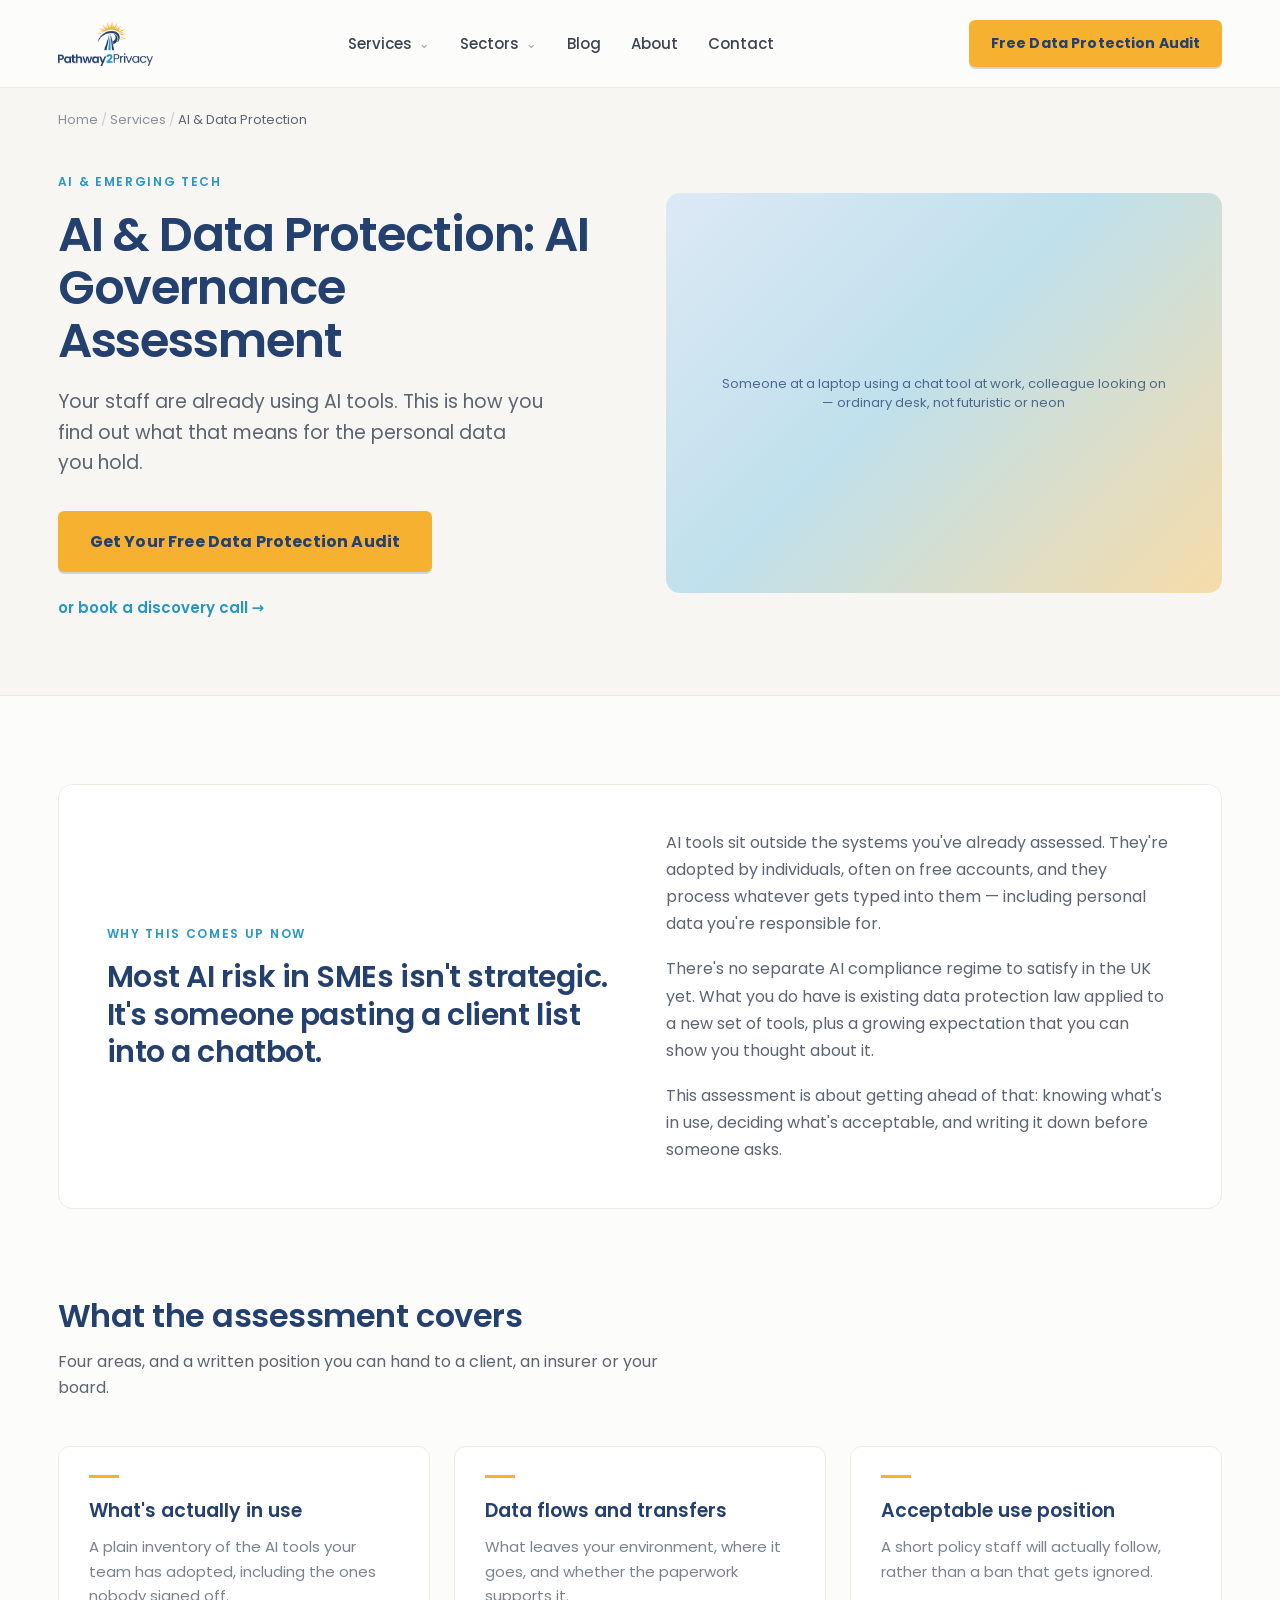
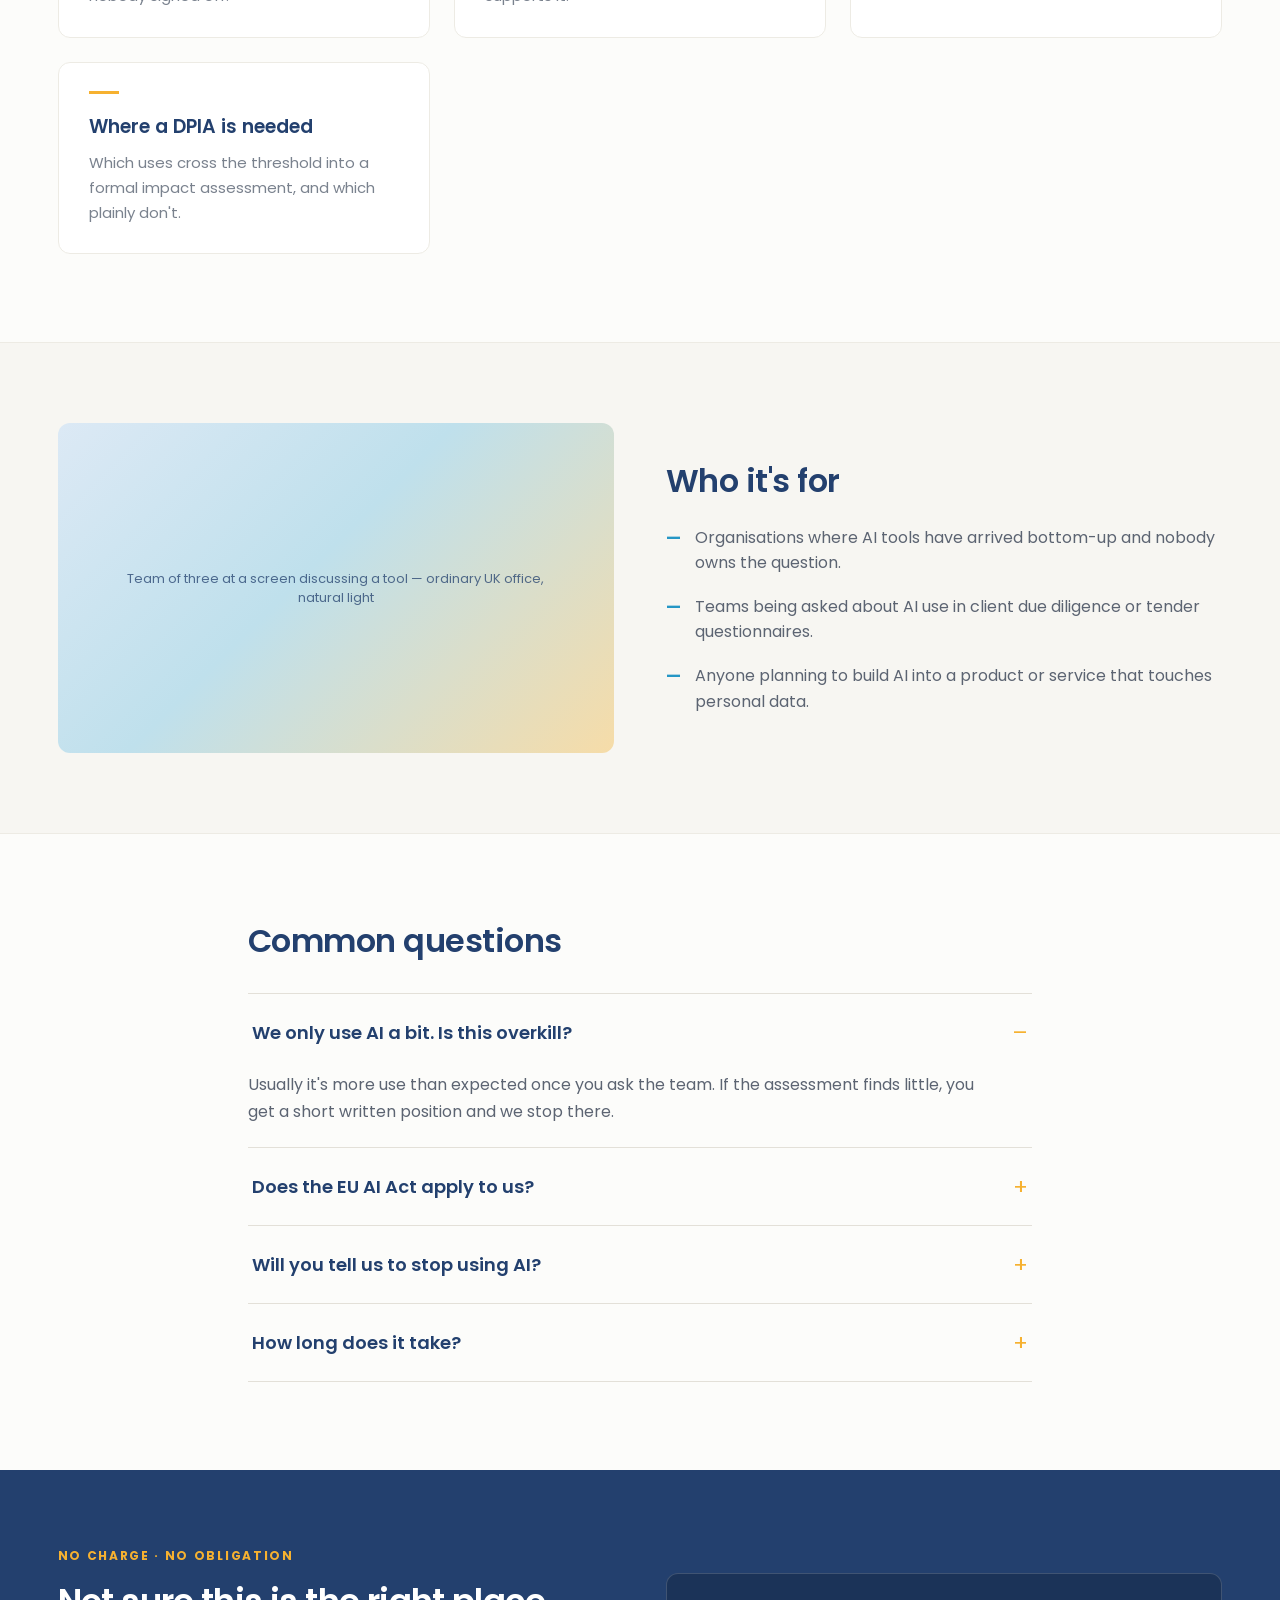
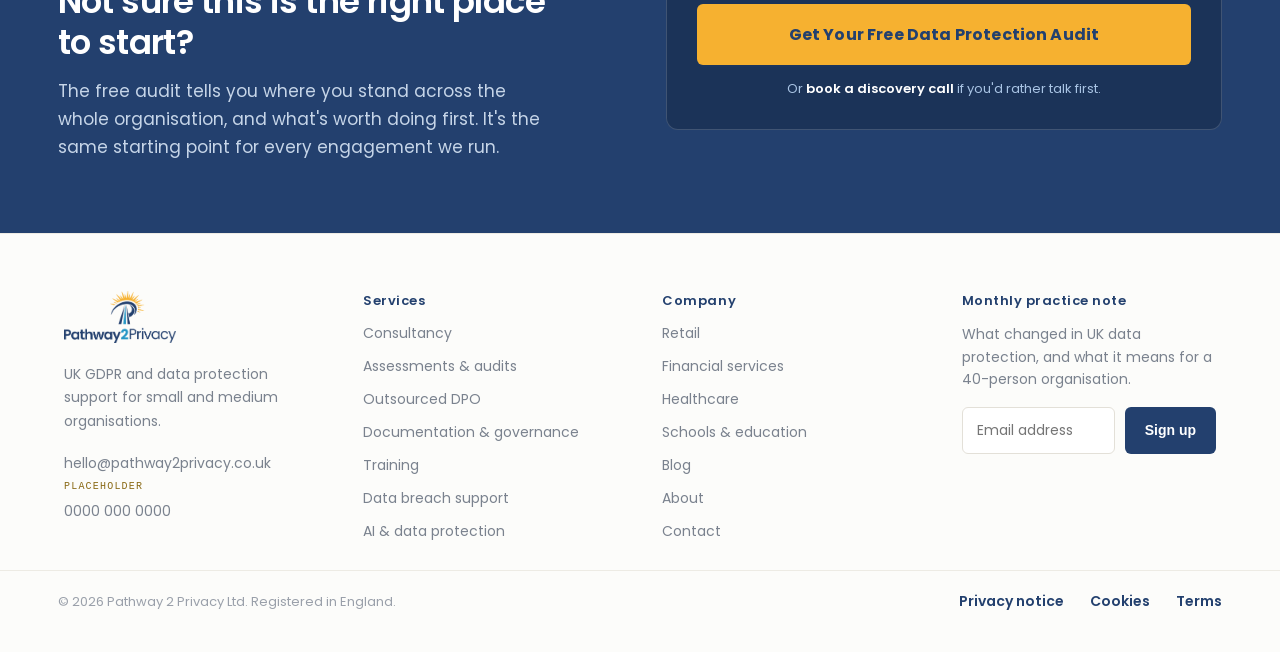
==== ai-data-protection.html @ 65b07437 "Build out Phase 2 site: refined homepage, 4 service pages, blog Converts Claude Design's Phase 2 out" ====
<!DOCTYPE html>
<html lang="en">
<head>
<meta charset="utf-8">
<meta name="viewport" content="width=device-width, initial-scale=1">
<title>AI & Data Protection: AI Governance Assessment — Pathway 2 Privacy</title>
<link rel="preconnect" href="https://fonts.googleapis.com">
<link rel="preconnect" href="https://fonts.gstatic.com" crossorigin>
<link href="https://fonts.googleapis.com/css2?family=Poppins:wght@300;400;500;600;700&display=swap" rel="stylesheet">
<link rel="stylesheet" href="assets/styles.css">
</head>
<body>
<div class="nav-wrap" style="position:sticky;top:0;z-index:40">
  <header class="site-header" id="siteHeader">
    <a href="index.html"><img src="assets/p2p-logo.png" alt="Pathway 2 Privacy" style="height:44px;width:auto;display:block"></a>
    <nav class="site-nav">
      <span class="nav-trigger" tabindex="0" role="button" aria-haspopup="true" aria-expanded="false" aria-controls="mega-services">Services <span class="caret">&#8964;</span></span>
      <span class="nav-trigger" tabindex="0" role="button" aria-haspopup="true" aria-expanded="false" aria-controls="mega-sectors">Sectors <span class="caret">&#8964;</span></span>
      <a href="blog.html" class="link-navy-hover">Blog</a>
      <a href="about.html" class="link-navy-hover">About</a>
      <a href="contact.html" class="link-navy-hover">Contact</a>
    </nav>
    <a href="free-data-protection-audit.html" class="cta-gold cta-md">Free Data Protection Audit</a>
  </header>

  <div class="mega-panel" id="mega-services">
    <div class="mega-inner">
      <div class="mega-col">
        <span class="cat-label">Consultancy</span>
        <a href="data-protection-consultancy.html" class="link-navy-hover">Data Protection Consultancy</a>
        <a href="gdpr-consultancy.html" class="link-navy-hover">GDPR Consultancy &amp; Compliance</a>
      </div>
      <div class="mega-col">
        <span class="cat-label">Assessments &amp; Audits</span>
        <a href="data-protection-audits.html" class="link-navy-hover">Data Protection Audits &amp; Gap Analysis</a>
        <a href="data-protection-risk-assessments.html" class="link-navy-hover">Data Protection Risk Assessments</a>
        <a href="dpia-consultancy.html" class="link-navy-hover">DPIA Consultancy</a>
        <a href="data-mapping.html" class="link-navy-hover">Data Mapping &amp; Data Flow Mapping</a>
      </div>
      <div class="mega-col">
        <span class="cat-label">Outsourced DPO &amp; Ongoing Support</span>
        <a href="dpo-services.html" class="link-navy-hover">Outsourced DPO Services</a>
        <a href="data-privacy-services.html" class="link-navy-hover">Data Protection &amp; Privacy Services</a>
      </div>
      <div class="mega-col">
        <span class="cat-label">Documentation &amp; Governance</span>
        <a href="privacy-policies-documentation.html" class="link-navy-hover">Privacy Policy &amp; Documentation</a>
        <a href="data-governance-frameworks.html" class="link-navy-hover">Data Governance Frameworks</a>
        <a href="data-protection-by-design.html" class="link-navy-hover">Data Protection by Design</a>
      </div>
      <div class="mega-col">
        <span class="cat-label">Training</span>
        <a href="data-protection-training.html" class="link-navy-hover">Data Protection Training</a>
      </div>
      <div class="mega-col">
        <span class="cat-label">Incident Response</span>
        <a href="data-breach-support.html" class="link-navy-hover">Data Breach Support</a>
      </div>
      <div class="mega-col">
        <span class="cat-label">AI &amp; Emerging Tech</span>
        <a href="ai-data-protection.html" class="link-navy-hover">AI &amp; Data Protection / AI Governance Assessment</a>
      </div>
      <div class="mega-cta-card">
        <span class="cap">Not sure which you need?</span>
        <p>Start with the free audit. We'll tell you where you stand and what's worth doing first.</p>
        <a href="free-data-protection-audit.html" class="cta-gold cta-sm">Get Your Free Audit</a>
      </div>
    </div>
  </div>

  <div class="sectors-panel" id="mega-sectors">
    <div class="sectors-inner">
      <a href="sectors/retail-data-protection.html" class="sector-pick sector-tile-hover">
        <span class="name">Retail</span>
        <span class="desc">Loyalty data, e-commerce, marketing consent</span>
      </a>
      <a href="sectors/financial-services-data-protection.html" class="sector-pick sector-tile-hover">
        <span class="name">Financial Services</span>
        <span class="desc">FCA expectations, client files, third parties</span>
      </a>
      <a href="sectors/healthcare-data-protection.html" class="sector-pick sector-tile-hover">
        <span class="name">Healthcare</span>
        <span class="desc">Special category data, sharing, DSPT</span>
      </a>
      <a href="sectors/gdpr-schools.html" class="sector-pick sector-tile-hover">
        <span class="name">Schools &amp; Education</span>
        <span class="desc">Pupil records, safeguarding, parental SARs</span>
      </a>
    </div>
  </div>
</div>

  <section style="background:var(--band);border-bottom:1px solid var(--hairline)">
    <div style="max-width:1280px;margin:0 auto;padding:22px clamp(20px,4.5vw,64px) 76px">
      <div class="breadcrumb" style="margin-bottom:38px">
        <a href="index.html">Home</a> <span class="sep">/</span> <a href="index.html#free-audit">Services</a> <span class="sep">/</span> <span class="current">AI &amp; Data Protection</span>
      </div>
      <div class="two-col">
        <div style="min-width:0;animation:p2pRise .7s cubic-bezier(.2,.7,.3,1) both">
          <span style="font-size:12px;font-weight:600;letter-spacing:0.14em;text-transform:uppercase;color:var(--teal)">AI &amp; Emerging Tech</span>
          <h1 style="font-size:clamp(32px,3.8vw,48px);line-height:1.1;font-weight:600;letter-spacing:-0.022em;color:var(--navy);margin:16px 0 20px;text-wrap:pretty">AI &amp; Data Protection: AI Governance Assessment</h1>
          <p style="font-size:19px;line-height:1.6;color:var(--ink-lede);margin:0 0 32px;max-width:520px;text-wrap:pretty">Your staff are already using AI tools. This is how you find out what that means for the personal data you hold.</p>
          <div style="display:flex;align-items:center;gap:24px;flex-wrap:wrap">
            <a href="free-data-protection-audit.html" class="cta-gold cta-lg">Get Your Free Data Protection Audit</a>
            <a href="contact.html" class="link-secondary">or book a discovery call &rarr;</a>
          </div>
        </div>
        <div class="img-slot" style="height:400px;border-radius:14px">
          <span class="cap">Someone at a laptop using a chat tool at work, colleague looking on &mdash; ordinary desk, not futuristic or neon</span>
        </div>
      </div>
    </div>
  </section>

  <section style="max-width:1280px;margin:0 auto;padding:88px clamp(20px,4.5vw,64px) 0" data-reveal>
    <div class="two-col" style="background:#fff;border:1px solid var(--hairline);border-radius:14px;padding:44px 48px">
      <div>
        <span style="font-size:12px;font-weight:600;letter-spacing:0.14em;text-transform:uppercase;color:var(--teal)">Why this comes up now</span>
        <h2 style="font-size:clamp(24px,2.4vw,30px);line-height:1.25;font-weight:600;color:var(--navy);margin:14px 0 0;letter-spacing:-0.015em">Most AI risk in SMEs isn't strategic. It's someone pasting a client list into a chatbot.</h2>
      </div>
      <div style="display:flex;flex-direction:column;gap:18px">
        <p style="font-size:16px;line-height:1.7;color:var(--ink-lede);margin:0">AI tools sit outside the systems you've already assessed. They're adopted by individuals, often on free accounts, and they process whatever gets typed into them &mdash; including personal data you're responsible for.</p>
        <p style="font-size:16px;line-height:1.7;color:var(--ink-lede);margin:0">There's no separate AI compliance regime to satisfy in the UK yet. What you do have is existing data protection law applied to a new set of tools, plus a growing expectation that you can show you thought about it.</p>
        <p style="font-size:16px;line-height:1.7;color:var(--ink-lede);margin:0">This assessment is about getting ahead of that: knowing what's in use, deciding what's acceptable, and writing it down before someone asks.</p>
      </div>
    </div>
  </section>

  <section style="max-width:1280px;margin:0 auto;padding:88px clamp(20px,4.5vw,64px)" data-reveal>
    <h2 style="font-size:clamp(25px,2.6vw,32px);line-height:1.2;font-weight:600;color:var(--navy);margin:0 0 14px;letter-spacing:-0.015em">What the assessment covers</h2>
    <p style="font-size:16px;line-height:1.65;color:var(--ink-lede);margin:0 0 44px;max-width:600px">Four areas, and a written position you can hand to a client, an insurer or your board.</p>
    <div style="display:grid;min-width:0;grid-template-columns:repeat(auto-fit,minmax(min(300px,100%),1fr));gap:24px">
      <div class="p2p-card">
        <span style="width:30px;height:3px;background:var(--gold);display:block;margin-bottom:18px"></span>
        <h3 style="font-size:19px;font-weight:600;color:var(--navy);margin:0 0 10px">What's actually in use</h3>
        <p style="font-size:15px;line-height:1.65;color:var(--ink-support);margin:0">A plain inventory of the AI tools your team has adopted, including the ones nobody signed off.</p>
      </div>
      <div class="p2p-card">
        <span style="width:30px;height:3px;background:var(--gold);display:block;margin-bottom:18px"></span>
        <h3 style="font-size:19px;font-weight:600;color:var(--navy);margin:0 0 10px">Data flows and transfers</h3>
        <p style="font-size:15px;line-height:1.65;color:var(--ink-support);margin:0">What leaves your environment, where it goes, and whether the paperwork supports it.</p>
      </div>
      <div class="p2p-card">
        <span style="width:30px;height:3px;background:var(--gold);display:block;margin-bottom:18px"></span>
        <h3 style="font-size:19px;font-weight:600;color:var(--navy);margin:0 0 10px">Acceptable use position</h3>
        <p style="font-size:15px;line-height:1.65;color:var(--ink-support);margin:0">A short policy staff will actually follow, rather than a ban that gets ignored.</p>
      </div>
      <div class="p2p-card">
        <span style="width:30px;height:3px;background:var(--gold);display:block;margin-bottom:18px"></span>
        <h3 style="font-size:19px;font-weight:600;color:var(--navy);margin:0 0 10px">Where a DPIA is needed</h3>
        <p style="font-size:15px;line-height:1.65;color:var(--ink-support);margin:0">Which uses cross the threshold into a formal impact assessment, and which plainly don't.</p>
      </div>
    </div>
  </section>

  <section style="background:var(--band);border-top:1px solid var(--hairline);border-bottom:1px solid var(--hairline)" data-reveal>
    <div class="two-col" style="max-width:1280px;margin:0 auto;padding:80px clamp(20px,4.5vw,64px)">
      <div class="img-slot" style="height:330px;border-radius:12px">
        <span class="cap">Team of three at a screen discussing a tool &mdash; ordinary UK office, natural light</span>
      </div>
      <div>
        <h2 style="font-size:clamp(25px,2.6vw,32px);line-height:1.2;font-weight:600;color:var(--navy);margin:0 0 24px;letter-spacing:-0.015em">Who it's for</h2>
        <div style="display:flex;flex-direction:column;gap:18px">
          <div style="display:flex;gap:14px"><span style="color:var(--teal);font-weight:700">&mdash;</span><span style="font-size:16px;line-height:1.6;color:var(--ink-lede)">Organisations where AI tools have arrived bottom-up and nobody owns the question.</span></div>
          <div style="display:flex;gap:14px"><span style="color:var(--teal);font-weight:700">&mdash;</span><span style="font-size:16px;line-height:1.6;color:var(--ink-lede)">Teams being asked about AI use in client due diligence or tender questionnaires.</span></div>
          <div style="display:flex;gap:14px"><span style="color:var(--teal);font-weight:700">&mdash;</span><span style="font-size:16px;line-height:1.6;color:var(--ink-lede)">Anyone planning to build AI into a product or service that touches personal data.</span></div>
        </div>
      </div>
    </div>
  </section>

  <section style="max-width:900px;margin:0 auto;padding:88px clamp(20px,4.5vw,64px)" data-reveal>
    <h2 style="font-size:clamp(25px,2.6vw,32px);line-height:1.2;font-weight:600;color:var(--navy);margin:0 0 32px;letter-spacing:-0.015em">Common questions</h2>
    <div class="row-list">
      <div class="row open">
        <button type="button" class="faq-q" aria-expanded="true">
          <span class="label">We only use AI a bit. Is this overkill?</span>
          <span class="sign">–</span>
        </button>
        <div class="faq-a"><p>Usually it's more use than expected once you ask the team. If the assessment finds little, you get a short written position and we stop there.</p></div>
      </div>
      <div class="row">
        <button type="button" class="faq-q" aria-expanded="false">
          <span class="label">Does the EU AI Act apply to us?</span>
          <span class="sign">+</span>
        </button>
        <div class="faq-a"><p>Only if you place systems on the EU market or your output reaches EU users. We'll tell you whether it's in scope rather than assuming. <span class="ph-tag">legal review</span></p></div>
      </div>
      <div class="row">
        <button type="button" class="faq-q" aria-expanded="false">
          <span class="label">Will you tell us to stop using AI?</span>
          <span class="sign">+</span>
        </button>
        <div class="faq-a"><p>No. The aim is a position you can defend, not a blanket prohibition. Bans move the usage somewhere you can't see it.</p></div>
      </div>
      <div class="row">
        <button type="button" class="faq-q" aria-expanded="false">
          <span class="label">How long does it take?</span>
          <span class="sign">+</span>
        </button>
        <div class="faq-a"><p>Two to three weeks for most SMEs, including the staff conversations that surface what's really in use.</p></div>
      </div>
    </div>
  </section>

  <section style="background:var(--navy);color:#fff" data-reveal>
    <div class="two-col" style="max-width:1280px;margin:0 auto;padding:72px clamp(20px,4.5vw,64px)">
      <div>
        <span style="font-size:12px;font-weight:700;letter-spacing:0.14em;text-transform:uppercase;color:var(--gold)">No charge &middot; no obligation</span>
        <h2 style="font-size:clamp(26px,2.8vw,34px);line-height:1.2;font-weight:600;margin:14px 0 14px;letter-spacing:-0.018em;max-width:520px">Not sure this is the right place to start?</h2>
        <p style="font-size:17px;line-height:1.65;color:#C6D5E8;margin:0;max-width:500px">The free audit tells you where you stand across the whole organisation, and what's worth doing first. It's the same starting point for every engagement we run.</p>
      </div>
      <div style="background:var(--navy-deep);border:1px solid rgba(255,255,255,0.16);border-radius:12px;padding:30px">
        <a href="free-data-protection-audit.html" class="cta-gold cta-lg" style="display:block">Get Your Free Data Protection Audit</a>
        <span style="font-size:13px;color:#A9C4E4;display:block;margin-top:14px;text-align:center">Or <a href="contact.html" style="color:#fff;font-weight:600">book a discovery call</a> if you'd rather talk first.</span>
      </div>
    </div>
  </section>

<footer class="site-footer">
  <div class="footer-cols">
    <div>
      <img src="assets/p2p-logo.png" alt="Pathway 2 Privacy" style="height:52px;width:auto;display:block;margin-bottom:20px">
      <p style="font-size:14px;line-height:1.65;color:var(--ink-support);margin:0 0 20px;max-width:260px">UK GDPR and data protection support for small and medium organisations.</p>
      <div style="display:flex;flex-direction:column;gap:6px;font-size:14px;color:var(--ink-support)">
        <span>hello@pathway2privacy.co.uk <span class="ph-tag">placeholder</span></span>
        <span>0000 000 0000</span>
      </div>
    </div>
    <div style="display:flex;flex-direction:column;gap:12px">
      <span class="footer-col-title">Services</span>
      <a href="data-protection-consultancy.html">Consultancy</a>
      <a href="data-protection-audits.html">Assessments &amp; audits</a>
      <a href="dpo-services.html">Outsourced DPO</a>
      <a href="privacy-policies-documentation.html">Documentation &amp; governance</a>
      <a href="data-protection-training.html">Training</a>
      <a href="data-breach-support.html">Data breach support</a>
      <a href="ai-data-protection.html">AI &amp; data protection</a>
    </div>
    <div style="display:flex;flex-direction:column;gap:12px">
      <span class="footer-col-title">Company</span>
      <a href="sectors/retail-data-protection.html">Retail</a>
      <a href="sectors/financial-services-data-protection.html">Financial services</a>
      <a href="sectors/healthcare-data-protection.html">Healthcare</a>
      <a href="sectors/gdpr-schools.html">Schools &amp; education</a>
      <a href="blog.html">Blog</a>
      <a href="about.html">About</a>
      <a href="contact.html">Contact</a>
    </div>
    <div>
      <span class="footer-col-title" style="display:block;margin-bottom:12px">Monthly practice note</span>
      <p style="font-size:14px;line-height:1.6;color:var(--ink-support);margin:0 0 16px">What changed in UK data protection, and what it means for a 40-person organisation.</p>
      <div style="display:flex;gap:10px">
        <input type="email" placeholder="Email address" style="flex:1;min-width:0;font-size:14px;padding:12px 14px;border-radius:6px;border:1px solid var(--hairline-cream);background:#fff;color:var(--ink)">
        <button type="button" class="btn-navy-hover" style="font-size:14px;font-weight:600;color:#fff;background:var(--navy);border:none;border-radius:6px;padding:12px 20px;cursor:pointer">Sign up</button>
      </div>
    </div>
  </div>
  <div class="footer-legal-bar">
    <span>&copy; 2026 Pathway 2 Privacy Ltd. Registered in England.</span>
    <div class="footer-legal-links">
      <a href="privacy-notice.html" class="link-teal-hover">Privacy notice</a>
      <a href="cookies.html" class="link-teal-hover">Cookies</a>
      <a href="terms.html" class="link-teal-hover">Terms</a>
    </div>
  </div>
</footer>
<script src="assets/main.js"></script>
</body>
</html>
---- assets/styles.css ----
/* Pathway 2 Privacy — shared stylesheet (Phase 2)
   Palette, type, and the four layout components per STYLE-NOTES.md.
   Every style-hover="..." from the original .dc.html files was converted to
   one of the classes below — see the class list in the Step 2 conversion notes. */

:root {
  --navy: #23406E;
  --navy-deep: #1B3358;
  --teal: #2596C5;
  --gold: #F6B130;
  --page: #FCFCFA;
  --band: #F7F6F2;
  --ink: #2B3038;
  --ink-body: #3C4350;
  --ink-lede: #5C6472;
  --ink-support: #7A828E;
  --ink-meta: #9AA0AA;
  --hairline: #EDEBE4;
  --hairline-cream: #E3E0D8;
}

* { box-sizing: border-box; }
html { scroll-behavior: smooth; }
body { margin: 0; background: var(--page); font-family: 'Poppins', system-ui, sans-serif; color: var(--ink); -webkit-font-smoothing: antialiased; }
a { color: var(--teal); text-decoration: none; }
::selection { background: var(--gold); color: var(--navy); }
img { max-width: 100%; }

@keyframes p2pRise { from { opacity: 0; transform: translateY(18px); } to { opacity: 1; transform: none; } }
@media (prefers-reduced-motion: reduce) {
  *, *::before, *::after { animation-duration: 0.01ms !important; animation-iteration-count: 1 !important; transition-duration: 0.01ms !important; }
}

/* ── Hover classes (replace every style-hover="...") ───────────────────── */
.link-navy-hover:hover { color: var(--navy); }
.link-teal-hover:hover { color: var(--teal); }
.sector-tile-hover { transition: border-color .18s ease, background .18s ease; }
.sector-tile-hover:hover { border-color: var(--teal); background: #F4FAFD; }
.card-hover { transition: transform .2s ease, box-shadow .2s ease, border-color .2s ease; }
.card-hover:hover { transform: translateY(-4px); border-color: var(--teal); box-shadow: 0 18px 36px -24px rgba(35,64,110,.45); }
.pill-hover { transition: border-color .18s ease, color .18s ease; }
.pill-hover:hover { border-color: var(--teal); color: var(--navy); }
.pill-hover-alt { transition: border-color .18s ease, background .18s ease; }
.pill-hover-alt:hover { border-color: var(--teal); background: var(--band); }
.btn-navy-hover { transition: background .18s ease; }
.btn-navy-hover:hover { background: var(--navy-deep); }

/* ── CTA (the only CTA — STYLE-NOTES section 1) ────────────────────────── */
.cta-gold {
  display: inline-block; background: var(--gold); color: var(--navy);
  font-weight: 700; letter-spacing: 0.01em; border-radius: 6px;
  box-shadow: 0 2px 0 rgba(35,64,110,.18);
  transition: background .18s ease, transform .18s ease, box-shadow .18s ease;
  white-space: nowrap; border: none; cursor: pointer; text-align: center;
  font-family: 'Poppins', sans-serif;
}
.cta-gold:hover { background: #fff; color: var(--navy); transform: translateY(-2px); box-shadow: 0 10px 22px -10px rgba(35,64,110,.5); }
.cta-sm { font-size: 13px; padding: 11px 18px; }
.cta-md { font-size: 14px; padding: 13px 22px; }
.cta-lg { font-size: 16px; padding: 18px 32px; }
/* Free-audit landing page submit button: turns navy with white text, not white-on-gold */
.cta-audit-submit:hover { background: var(--navy) !important; color: #fff !important; }

.link-secondary { font-size: 15px; font-weight: 600; color: var(--teal); }

/* ── Placeholder tags (inline, monospace, gold-badge) ──────────────────── */
.ph-tag { font-family: ui-monospace, Menlo, monospace; font-size: 10px; text-transform: uppercase; letter-spacing: 0.12em; color: #8A6A16; }
.ph-tag.boxed { background: #FDF2DC; border: 1px solid #F6DCA8; padding: 3px 7px; border-radius: 3px; }

/* ── Sticky header + mega-menu ──────────────────────────────────────────── */
header.site-header {
  display: flex; align-items: center; justify-content: space-between; gap: 36px;
  padding: 20px clamp(20px,4.5vw,64px); border-bottom: 1px solid var(--hairline);
  background: var(--page); transition: box-shadow .25s ease;
}
header.site-header.scrolled { box-shadow: 0 10px 24px -18px rgba(35,64,110,.55); }
.site-nav { display: flex; align-items: center; gap: 30px; font-size: 15px; font-weight: 500; color: var(--ink-body); }
.site-nav a, .site-nav .nav-trigger { color: var(--ink-body); display: flex; align-items: center; gap: 7px; cursor: pointer; padding: 6px 0; }
.site-nav .current { color: var(--navy); font-weight: 600; }
.site-nav .caret { display: inline-block; font-size: 13px; line-height: 1; color: var(--ink-meta); transition: transform .22s ease; }
.nav-trigger[aria-expanded="true"] .caret { transform: rotate(180deg); }

.mega-panel, .sectors-panel {
  position: absolute; left: 0; right: 0; top: 100%; background: #fff;
  border-bottom: 1px solid var(--hairline); box-shadow: 0 22px 40px -28px rgba(35,64,110,.45);
  overflow: hidden; opacity: 0; transform: translateY(-10px); visibility: hidden;
  transition: opacity .22s ease, transform .26s cubic-bezier(.2,.7,.3,1), visibility .22s;
}
.mega-panel.open, .sectors-panel.open { opacity: 1; transform: translateY(0); visibility: visible; }
.mega-inner {
  max-width: 1440px; margin: 0 auto; padding: 40px clamp(20px,4.5vw,64px) 44px;
  display: grid; min-width: 0; grid-template-columns: repeat(auto-fit,minmax(min(220px,100%),1fr)); gap: 34px 44px;
}
.mega-col { display: flex; flex-direction: column; gap: 10px; }
.mega-col .cat-label { font-size: 11px; font-weight: 700; letter-spacing: 0.14em; text-transform: uppercase; color: var(--teal); padding-bottom: 8px; border-bottom: 1px solid var(--hairline); }
.mega-col a { font-size: 14px; color: var(--ink-body); }
.mega-cta-card { background: var(--band); border: 1px solid var(--hairline); border-radius: 10px; padding: 22px; }
.mega-cta-card .cap { font-size: 15px; font-weight: 600; color: var(--navy); display: block; margin-bottom: 8px; }
.mega-cta-card p { font-size: 13px; line-height: 1.55; color: var(--ink-support); margin: 0 0 16px; }
.sectors-inner {
  max-width: 1440px; margin: 0 auto; padding: 26px clamp(20px,4.5vw,64px) 30px;
  display: grid; min-width: 0; grid-template-columns: repeat(auto-fit,minmax(min(220px,100%),1fr)); gap: 20px;
}
.sector-pick { display: flex; flex-direction: column; gap: 6px; padding: 16px 18px; border: 1px solid var(--hairline); border-radius: 8px; background: var(--page); }
.sector-pick .name { font-size: 15px; font-weight: 600; color: var(--navy); }
.sector-pick .desc { font-size: 13px; color: var(--ink-support); }

/* ── Breadcrumb ─────────────────────────────────────────────────────────── */
.breadcrumb { font-size: 13px; color: #8A9099; }
.breadcrumb a { color: #8A9099; }
.breadcrumb .sep { color: #C9CDD4; }
.breadcrumb .current { color: var(--ink-lede); }

/* ── 4b. The four layout components ────────────────────────────────────── */
/* 1. Card */
.p2p-card { background: #fff; border: 1px solid var(--hairline); border-radius: 12px; padding: 28px 30px; }

/* 2. Divided card row — hairlines on the cells, not the gaps */
.divided-row { display: grid; min-width: 0; background: #fff; border: 1px solid var(--hairline); border-radius: 12px; overflow: hidden; }
.divided-row > * { background: #fff; box-shadow: inset -1px 0 0 var(--hairline), inset 0 -1px 0 var(--hairline); }
.divided-row > .accent { box-shadow: inset 0 3px 0 var(--gold), inset -1px 0 0 var(--hairline), inset 0 -1px 0 var(--hairline); }

/* 3. Row list — hairline rows, no outer card (FAQ / accordion) */
.row-list { border-top: 1px solid var(--hairline-cream); }
.row-list .row { border-bottom: 1px solid var(--hairline-cream); }
.faq-q { display: flex; align-items: center; gap: 20px; padding: 22px 4px; cursor: pointer; background: none; border: none; width: 100%; text-align: left; font-family: 'Poppins', sans-serif; }
.faq-q .label { font-size: 18px; font-weight: 600; color: var(--navy); flex: 1; }
.faq-q .sign { font-size: 22px; color: var(--gold); }
.faq-a { overflow: hidden; max-height: 0; opacity: 0; transition: max-height .3s ease, opacity .25s ease; }
.faq-a p { font-size: 16px; line-height: 1.7; color: var(--ink-lede); margin: 0 0 22px; padding-right: 40px; }
.row-list .row.open .faq-a { max-height: 320px; opacity: 1; }

/* 4. Two-column section */
.two-col { display: grid; min-width: 0; grid-template-columns: repeat(auto-fit,minmax(min(340px,100%),1fr)); gap: clamp(28px,4vw,64px); align-items: center; }
.two-col.align-start { align-items: start; }

/* ── Image placeholders (replaces <image-slot>) ────────────────────────── */
.img-slot {
  position: relative; width: 100%; overflow: hidden;
  background: linear-gradient(135deg, #DCE9F5 0%, #BFE0EC 45%, #F6DCA8 100%);
  display: flex; align-items: center; justify-content: center; text-align: center;
}
.img-slot .cap { font-size: 13px; line-height: 1.5; color: rgba(35,64,110,.75); padding: 20px; max-width: 88%; }
.img-slot.circle { border-radius: 50%; }

/* ── Stat count-up ──────────────────────────────────────────────────────── */
.stat-num { font-size: clamp(24px,2.4vw,30px); font-weight: 600; color: var(--navy); letter-spacing: -0.01em; }

/* ── Scroll reveal ──────────────────────────────────────────────────────── */
[data-reveal] { opacity: 0; }
[data-reveal].revealed { animation: p2pRise .65s cubic-bezier(.2,.7,.3,1) both; }
@media (prefers-reduced-motion: reduce) { [data-reveal] { opacity: 1; animation: none; } }

/* ── Footer ─────────────────────────────────────────────────────────────── */
footer.site-footer { background: var(--page); border-top: 1px solid var(--hairline); }
.footer-cols {
  max-width: 1440px; margin: 0 auto; padding: clamp(20px,4.5vw,64px) 64px 28px;
  display: grid; min-width: 0; grid-template-columns: repeat(auto-fit,minmax(min(220px,100%),1fr)); gap: clamp(28px,3.5vw,56px);
}
.footer-cols a { font-size: 14px; color: var(--ink-support); }
.footer-col-title { font-size: 13px; font-weight: 600; color: var(--navy); letter-spacing: 0.04em; }
.footer-legal-bar {
  max-width: 1440px; margin: 0 auto; padding: 20px clamp(20px,4.5vw,64px) 40px; border-top: 1px solid var(--hairline);
  display: flex; align-items: center; justify-content: space-between; gap: 24px; font-size: 13px; color: var(--ink-meta);
}
.footer-legal-links { display: flex; gap: 26px; }
.footer-legal-links a { color: var(--navy); font-weight: 600; font-size: 14px; }

input, textarea, select { font-family: 'Poppins', sans-serif; }

@media (max-width: 900px) {
  .site-nav { display: none; }
}
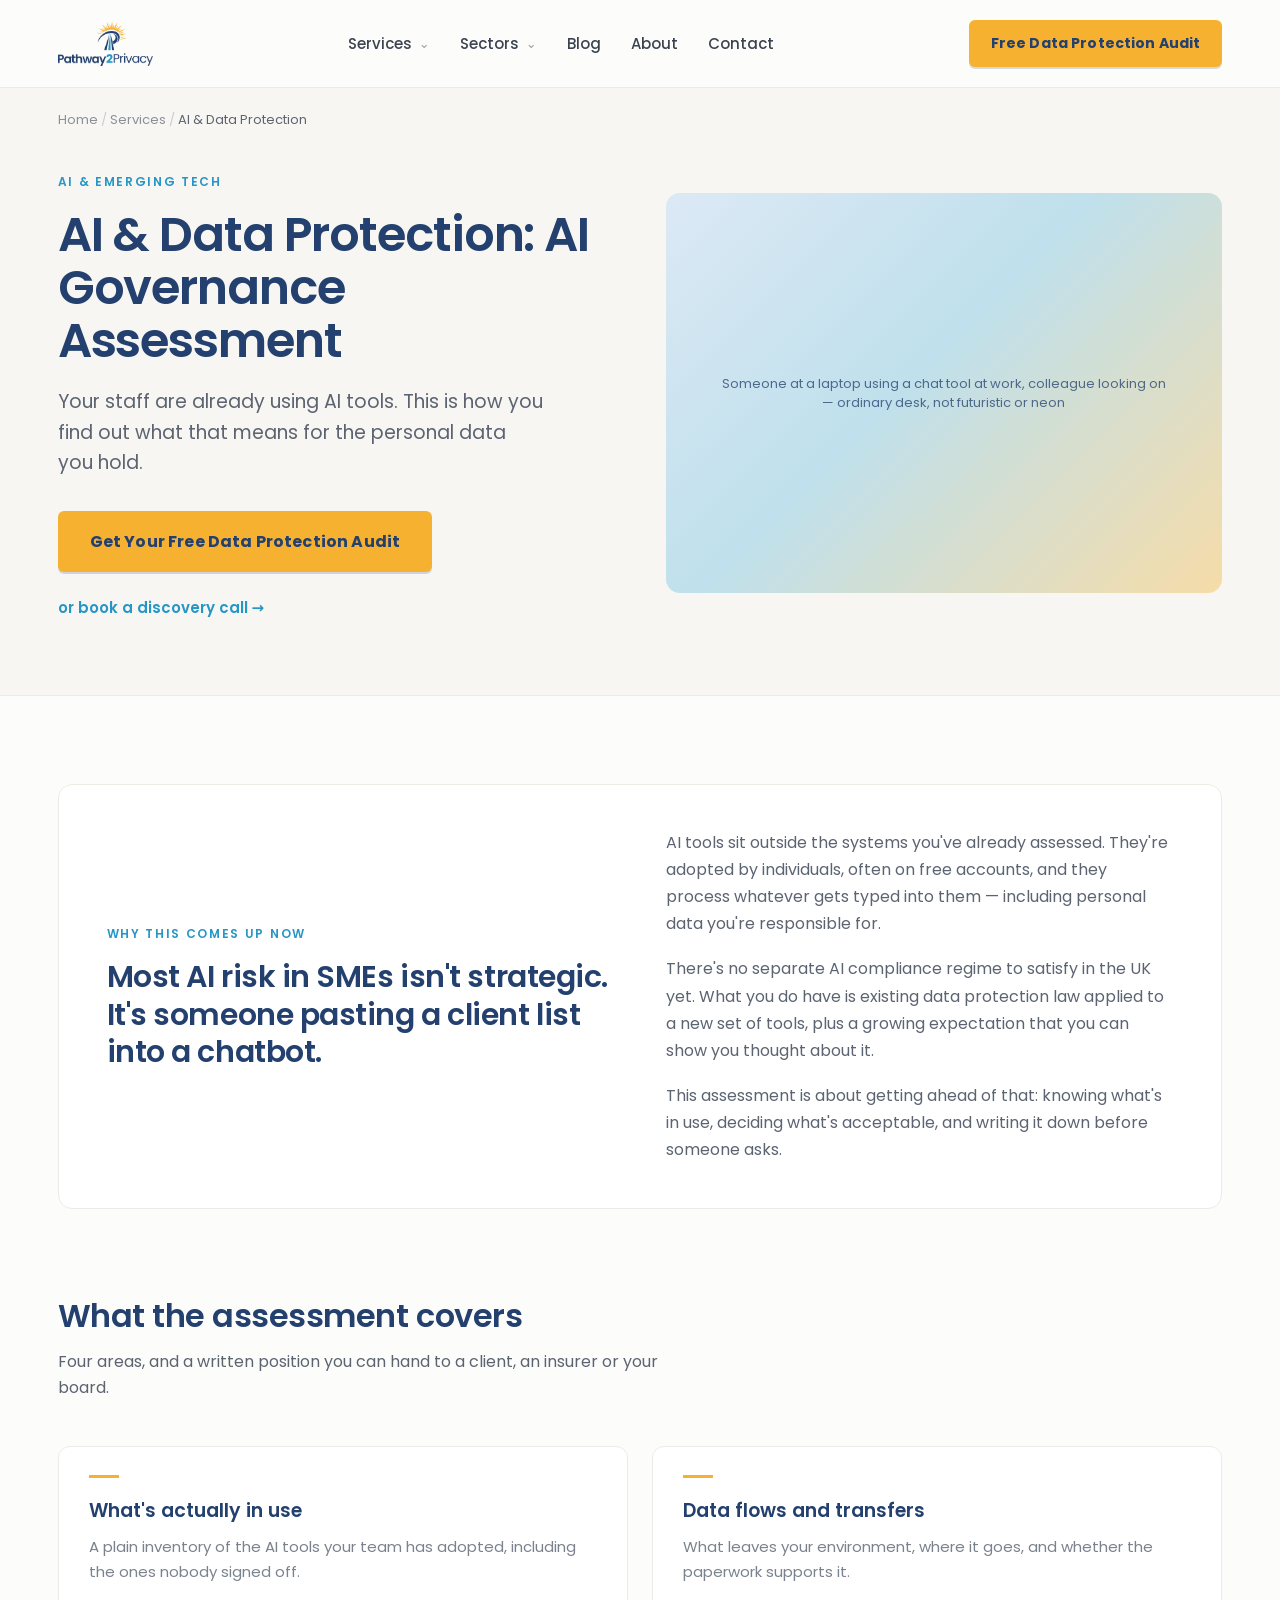
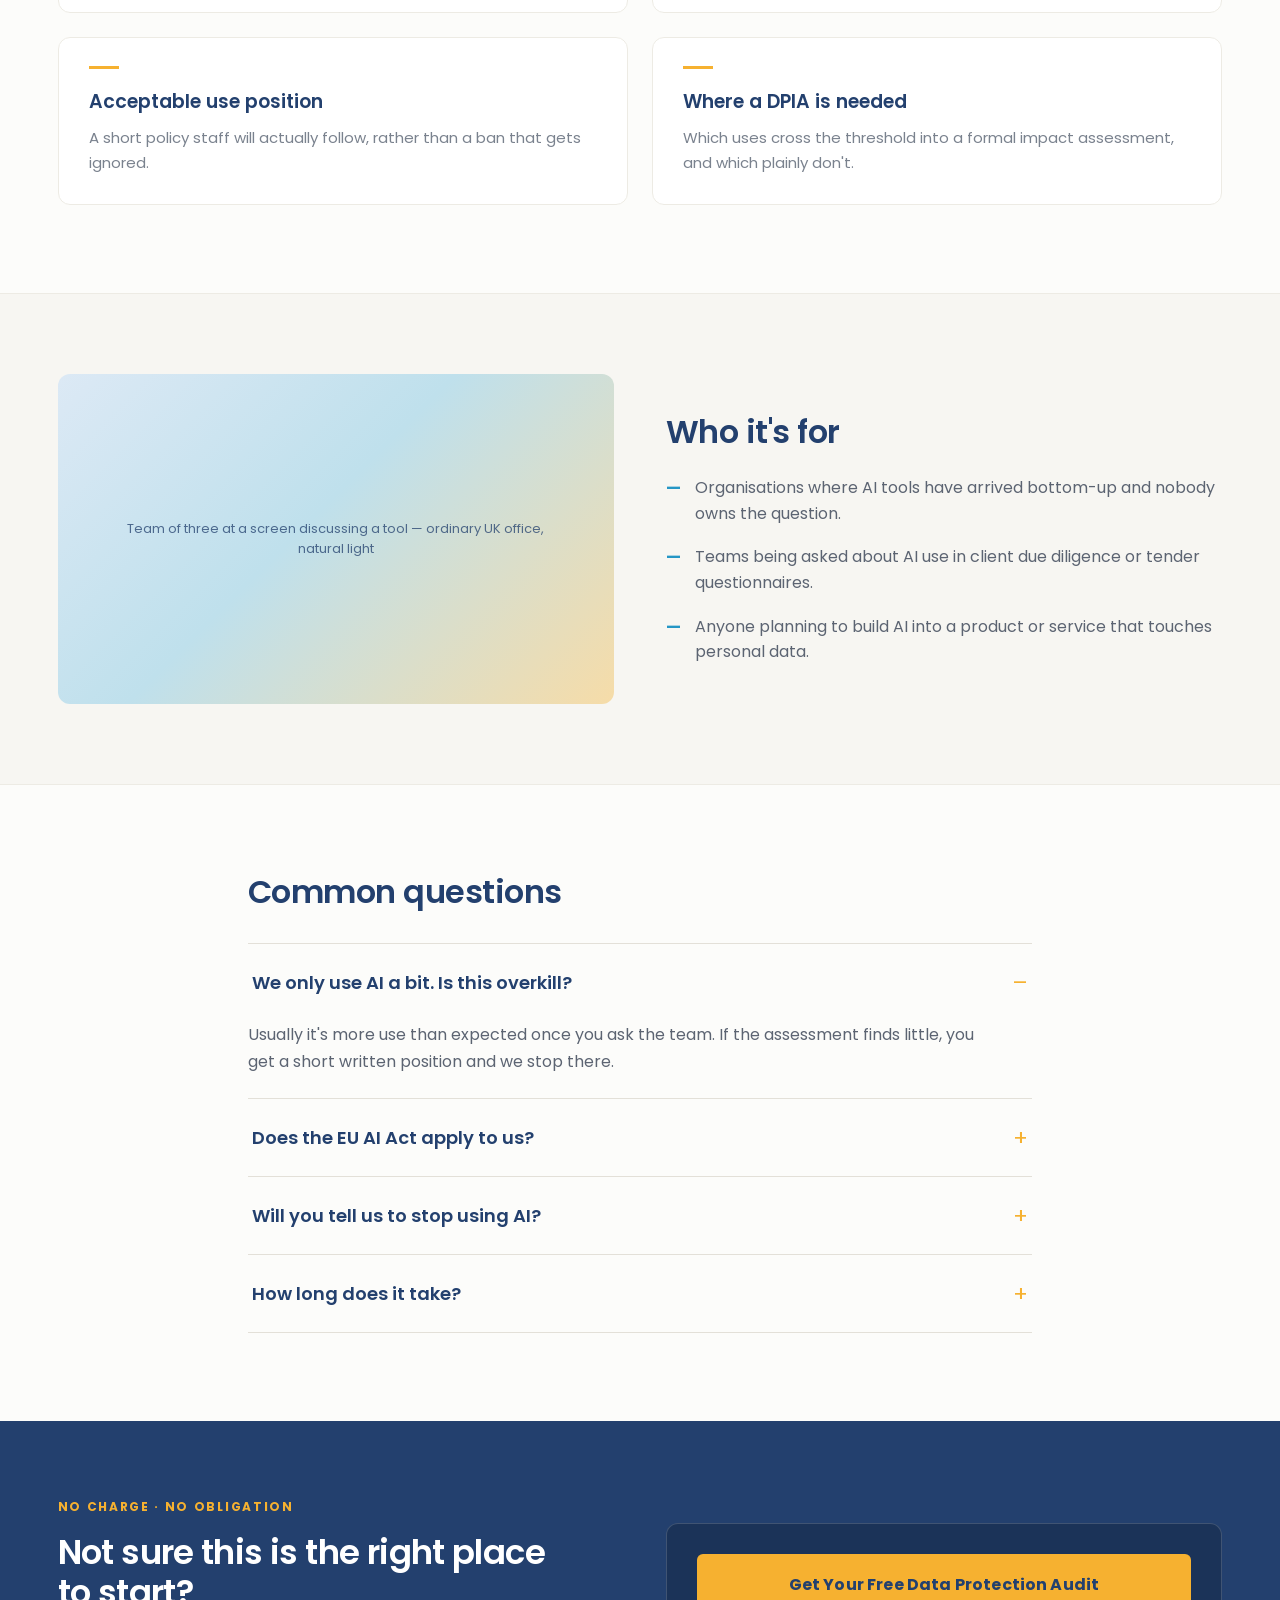
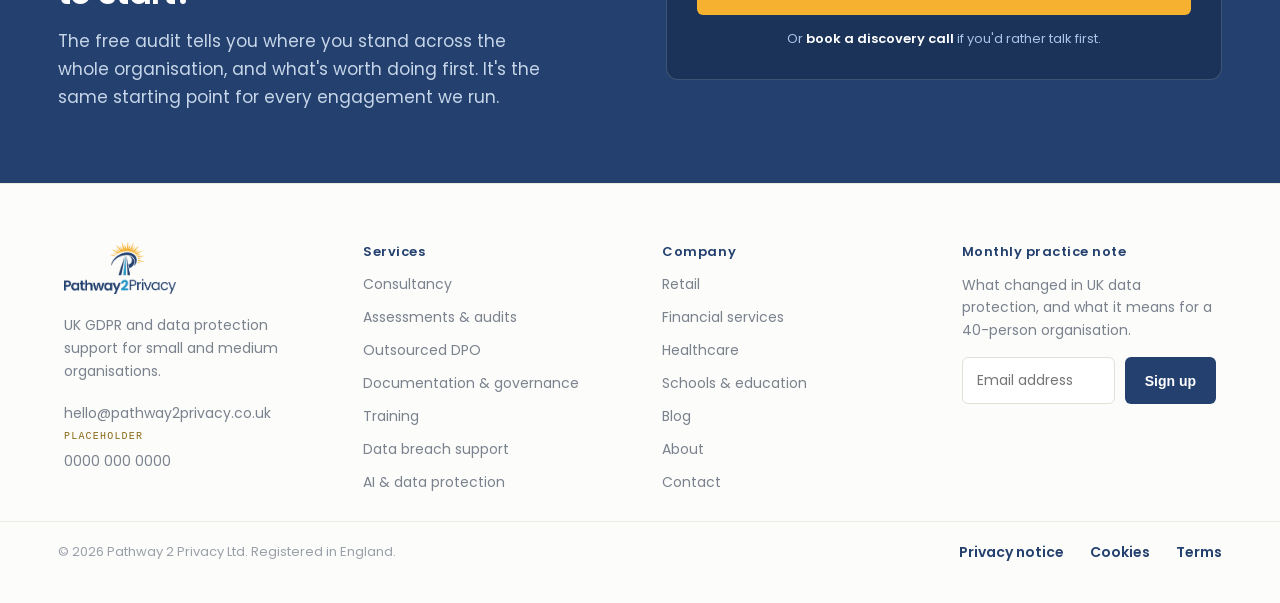
==== commit 94dc0386: "Fix remaining grid orphan-rows and add mobile nav across all pages Audited every page at 1920px widt" ====
--- a/ai-data-protection.html
+++ b/ai-data-protection.html
@@ -20,7 +20,10 @@
       <a href="about.html" class="link-navy-hover">About</a>
       <a href="contact.html" class="link-navy-hover">Contact</a>
     </nav>
-    <a href="free-data-protection-audit.html" class="cta-gold cta-md">Free Data Protection Audit</a>
+    <a href="free-data-protection-audit.html" class="cta-gold cta-md header-cta">Free Data Protection Audit</a>
+    <button type="button" class="mobile-menu-toggle" aria-expanded="false" aria-controls="mobile-nav" aria-label="Menu">
+      <span></span><span></span><span></span>
+    </button>
   </header>
 
   <div class="mega-panel" id="mega-services">
@@ -88,6 +91,47 @@
       </a>
     </div>
   </div>
+
+  <div class="mobile-nav" id="mobile-nav">
+    <div class="mobile-nav-inner">
+      <button type="button" class="mobile-accordion-toggle" aria-expanded="false" aria-controls="mnav-services">Services <span class="caret">&#8964;</span></button>
+      <div class="mobile-accordion-panel" id="mnav-services">
+        <span class="cat-label">Consultancy</span>
+        <a href="data-protection-consultancy.html">Data Protection Consultancy</a>
+        <a href="gdpr-consultancy.html">GDPR Consultancy &amp; Compliance</a>
+        <span class="cat-label">Assessments &amp; Audits</span>
+        <a href="data-protection-audits.html">Data Protection Audits &amp; Gap Analysis</a>
+        <a href="data-protection-risk-assessments.html">Data Protection Risk Assessments</a>
+        <a href="dpia-consultancy.html">DPIA Consultancy</a>
+        <a href="data-mapping.html">Data Mapping &amp; Data Flow Mapping</a>
+        <span class="cat-label">Outsourced DPO &amp; Ongoing Support</span>
+        <a href="dpo-services.html">Outsourced DPO Services</a>
+        <a href="data-privacy-services.html">Data Protection &amp; Privacy Services</a>
+        <span class="cat-label">Documentation &amp; Governance</span>
+        <a href="privacy-policies-documentation.html">Privacy Policy &amp; Documentation</a>
+        <a href="data-governance-frameworks.html">Data Governance Frameworks</a>
+        <a href="data-protection-by-design.html">Data Protection by Design</a>
+        <span class="cat-label">Training</span>
+        <a href="data-protection-training.html">Data Protection Training</a>
+        <span class="cat-label">Incident Response</span>
+        <a href="data-breach-support.html">Data Breach Support</a>
+        <span class="cat-label">AI &amp; Emerging Tech</span>
+        <a href="ai-data-protection.html">AI &amp; Data Protection / AI Governance Assessment</a>
+        <a href="free-data-protection-audit.html" class="cta-gold cta-sm" style="display:block;text-align:center;margin:16px 4px 4px">Get Your Free Audit</a>
+      </div>
+      <button type="button" class="mobile-accordion-toggle" aria-expanded="false" aria-controls="mnav-sectors">Sectors <span class="caret">&#8964;</span></button>
+      <div class="mobile-accordion-panel" id="mnav-sectors">
+        <a href="sectors/retail-data-protection.html">Retail</a>
+        <a href="sectors/financial-services-data-protection.html">Financial Services</a>
+        <a href="sectors/healthcare-data-protection.html">Healthcare</a>
+        <a href="sectors/gdpr-schools.html">Schools &amp; Education</a>
+      </div>
+      <a href="blog.html" class="mobile-nav-link">Blog</a>
+      <a href="about.html" class="mobile-nav-link">About</a>
+      <a href="contact.html" class="mobile-nav-link">Contact</a>
+      <a href="free-data-protection-audit.html" class="cta-gold cta-md mobile-nav-cta">Free Data Protection Audit</a>
+    </div>
+  </div>
 </div>
 
   <section style="background:var(--band);border-bottom:1px solid var(--hairline)">
@@ -129,7 +173,7 @@
   <section style="max-width:1280px;margin:0 auto;padding:88px clamp(20px,4.5vw,64px)" data-reveal>
     <h2 style="font-size:clamp(25px,2.6vw,32px);line-height:1.2;font-weight:600;color:var(--navy);margin:0 0 14px;letter-spacing:-0.015em">What the assessment covers</h2>
     <p style="font-size:16px;line-height:1.65;color:var(--ink-lede);margin:0 0 44px;max-width:600px">Four areas, and a written position you can hand to a client, an insurer or your board.</p>
-    <div style="display:grid;min-width:0;grid-template-columns:repeat(auto-fit,minmax(min(300px,100%),1fr));gap:24px">
+    <div style="display:grid;min-width:0;grid-template-columns:repeat(auto-fit,minmax(min(380px,100%),1fr));gap:24px">
       <div class="p2p-card">
         <span style="width:30px;height:3px;background:var(--gold);display:block;margin-bottom:18px"></span>
         <h3 style="font-size:19px;font-weight:600;color:var(--navy);margin:0 0 10px">What's actually in use</h3>
--- a/assets/styles.css
+++ b/assets/styles.css
@@ -143,6 +143,25 @@
 .img-slot .cap { font-size: 13px; line-height: 1.5; color: rgba(35,64,110,.75); padding: 20px; max-width: 88%; }
 .img-slot.circle { border-radius: 50%; }
 
+/* ── Logo marquee (looping strip, replaces the old static logo grid) ───── */
+.logo-marquee {
+  overflow: hidden; position: relative;
+  -webkit-mask-image: linear-gradient(90deg, transparent, #000 8%, #000 92%, transparent);
+  mask-image: linear-gradient(90deg, transparent, #000 8%, #000 92%, transparent);
+}
+.logo-track {
+  display: flex; align-items: center; width: max-content;
+  animation: logoScroll 26s linear infinite;
+}
+.logo-marquee:hover .logo-track { animation-play-state: paused; }
+@keyframes logoScroll { from { transform: translateX(0); } to { transform: translateX(-50%); } }
+.logo-chip {
+  flex: none; height: 84px; width: 160px; display: flex; align-items: center; justify-content: center;
+  border-right: 1px solid var(--hairline);
+}
+.logo-chip .bar { width: 76px; height: 22px; border-radius: 4px; background: #E6E4DC; filter: blur(1px); display: block; }
+@media (prefers-reduced-motion: reduce) { .logo-track { animation: none; } }
+
 /* ── Stat count-up ──────────────────────────────────────────────────────── */
 .stat-num { font-size: clamp(24px,2.4vw,30px); font-weight: 600; color: var(--navy); letter-spacing: -0.01em; }
 
@@ -168,6 +187,47 @@
 
 input, textarea, select { font-family: 'Poppins', sans-serif; }
 
+/* ── Mobile nav (hamburger + accordion drawer) — hidden on desktop ─────── */
+.mobile-menu-toggle {
+  display: none; background: none; border: none; cursor: pointer; padding: 8px;
+  flex-direction: column; justify-content: center; gap: 5px; flex: none;
+}
+.mobile-menu-toggle span { display: block; width: 22px; height: 2px; background: var(--navy); border-radius: 2px; transition: transform .2s ease, opacity .2s ease; }
+.mobile-menu-toggle[aria-expanded="true"] span:nth-child(1) { transform: translateY(7px) rotate(45deg); }
+.mobile-menu-toggle[aria-expanded="true"] span:nth-child(2) { opacity: 0; }
+.mobile-menu-toggle[aria-expanded="true"] span:nth-child(3) { transform: translateY(-7px) rotate(-45deg); }
+
+.mobile-nav { display: none; }
+.mobile-nav-inner { display: flex; flex-direction: column; gap: 2px; padding: 12px clamp(20px,4.5vw,64px) 28px; }
+.mobile-nav-link { padding: 14px 4px; font-size: 16px; font-weight: 500; color: var(--ink-body); border-bottom: 1px solid var(--hairline); }
+.mobile-accordion-toggle {
+  display: flex; align-items: center; justify-content: space-between; width: 100%;
+  background: none; border: none; padding: 14px 4px; font-size: 16px; font-weight: 500;
+  color: var(--ink-body); border-bottom: 1px solid var(--hairline); cursor: pointer;
+  font-family: 'Poppins', sans-serif; text-align: left;
+}
+.mobile-accordion-toggle .caret { display: inline-block; transition: transform .2s ease; color: var(--ink-meta); }
+.mobile-accordion-toggle[aria-expanded="true"] .caret { transform: rotate(180deg); }
+.mobile-accordion-panel { max-height: 0; overflow: hidden; transition: max-height .3s ease; }
+.mobile-accordion-panel.open { max-height: 1000px; }
+.mobile-accordion-panel .cat-label { display: block; font-size: 11px; font-weight: 700; letter-spacing: .1em; text-transform: uppercase; color: var(--teal); margin: 16px 0 6px 4px; }
+.mobile-accordion-panel a { display: block; padding: 9px 4px; font-size: 15px; color: var(--ink-body); }
+.mobile-nav-cta { display: block; text-align: center; margin-top: 18px; }
+
 @media (max-width: 900px) {
-  .site-nav { display: none; }
-}
+  .site-nav, header.site-header .header-cta { display: none; }
+  .mobile-menu-toggle { display: flex; }
+  .mobile-nav { display: block; max-height: 0; overflow: hidden; background: #fff; border-bottom: 1px solid var(--hairline); transition: max-height .3s ease; }
+  .mobile-nav.open { max-height: 80vh; overflow-y: auto; }
+  header.site-header { padding: 16px clamp(20px,4.5vw,64px); }
+}
+
+/* A long CTA label (e.g. "Get Your Free Data Protection Audit") stays on
+   one line via white-space:nowrap above — that overflows a phone-width
+   screen, so let it wrap there instead. */
+@media (max-width: 600px) {
+  .cta-gold { white-space: normal; max-width: 100%; }
+  /* section-header rows pairing a heading with a nowrap side-label: let
+     the row wrap instead of forcing the nowrap label off-screen */
+  .ph-row { flex-wrap: wrap; }
+}
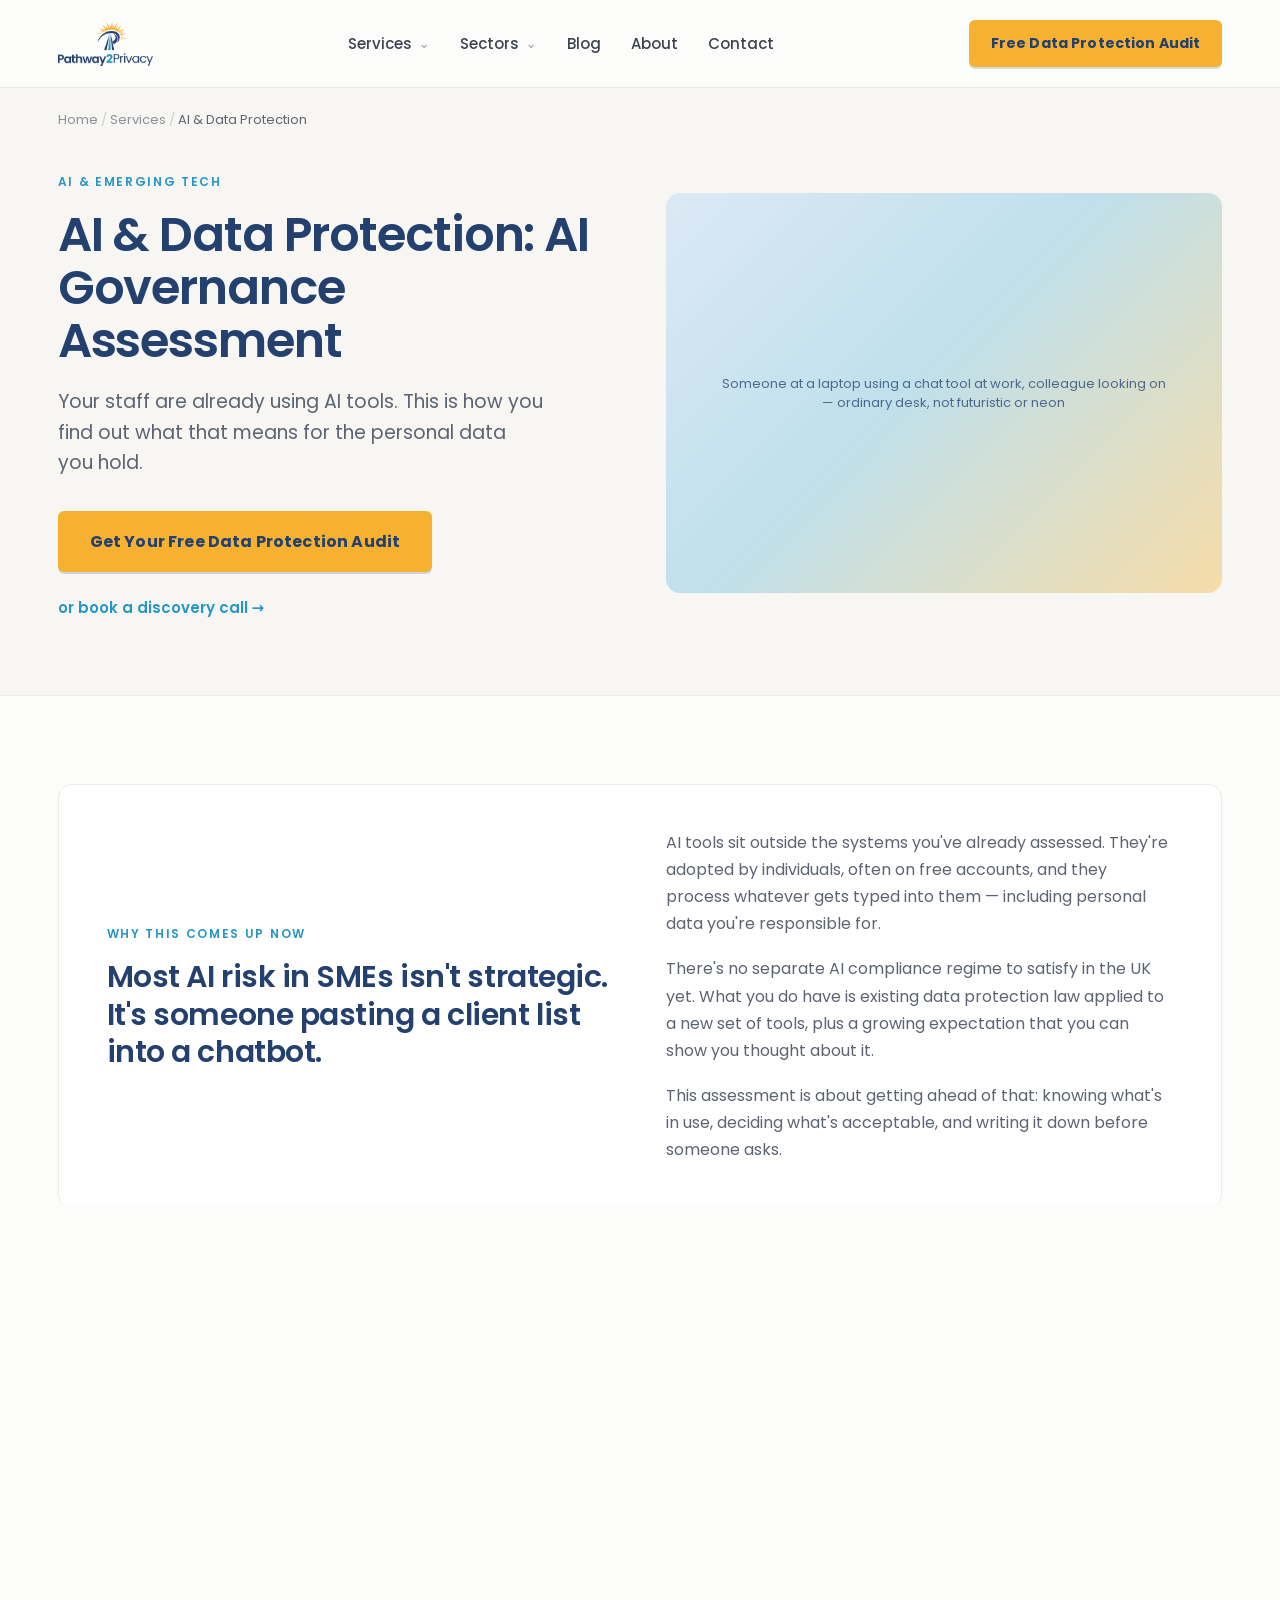
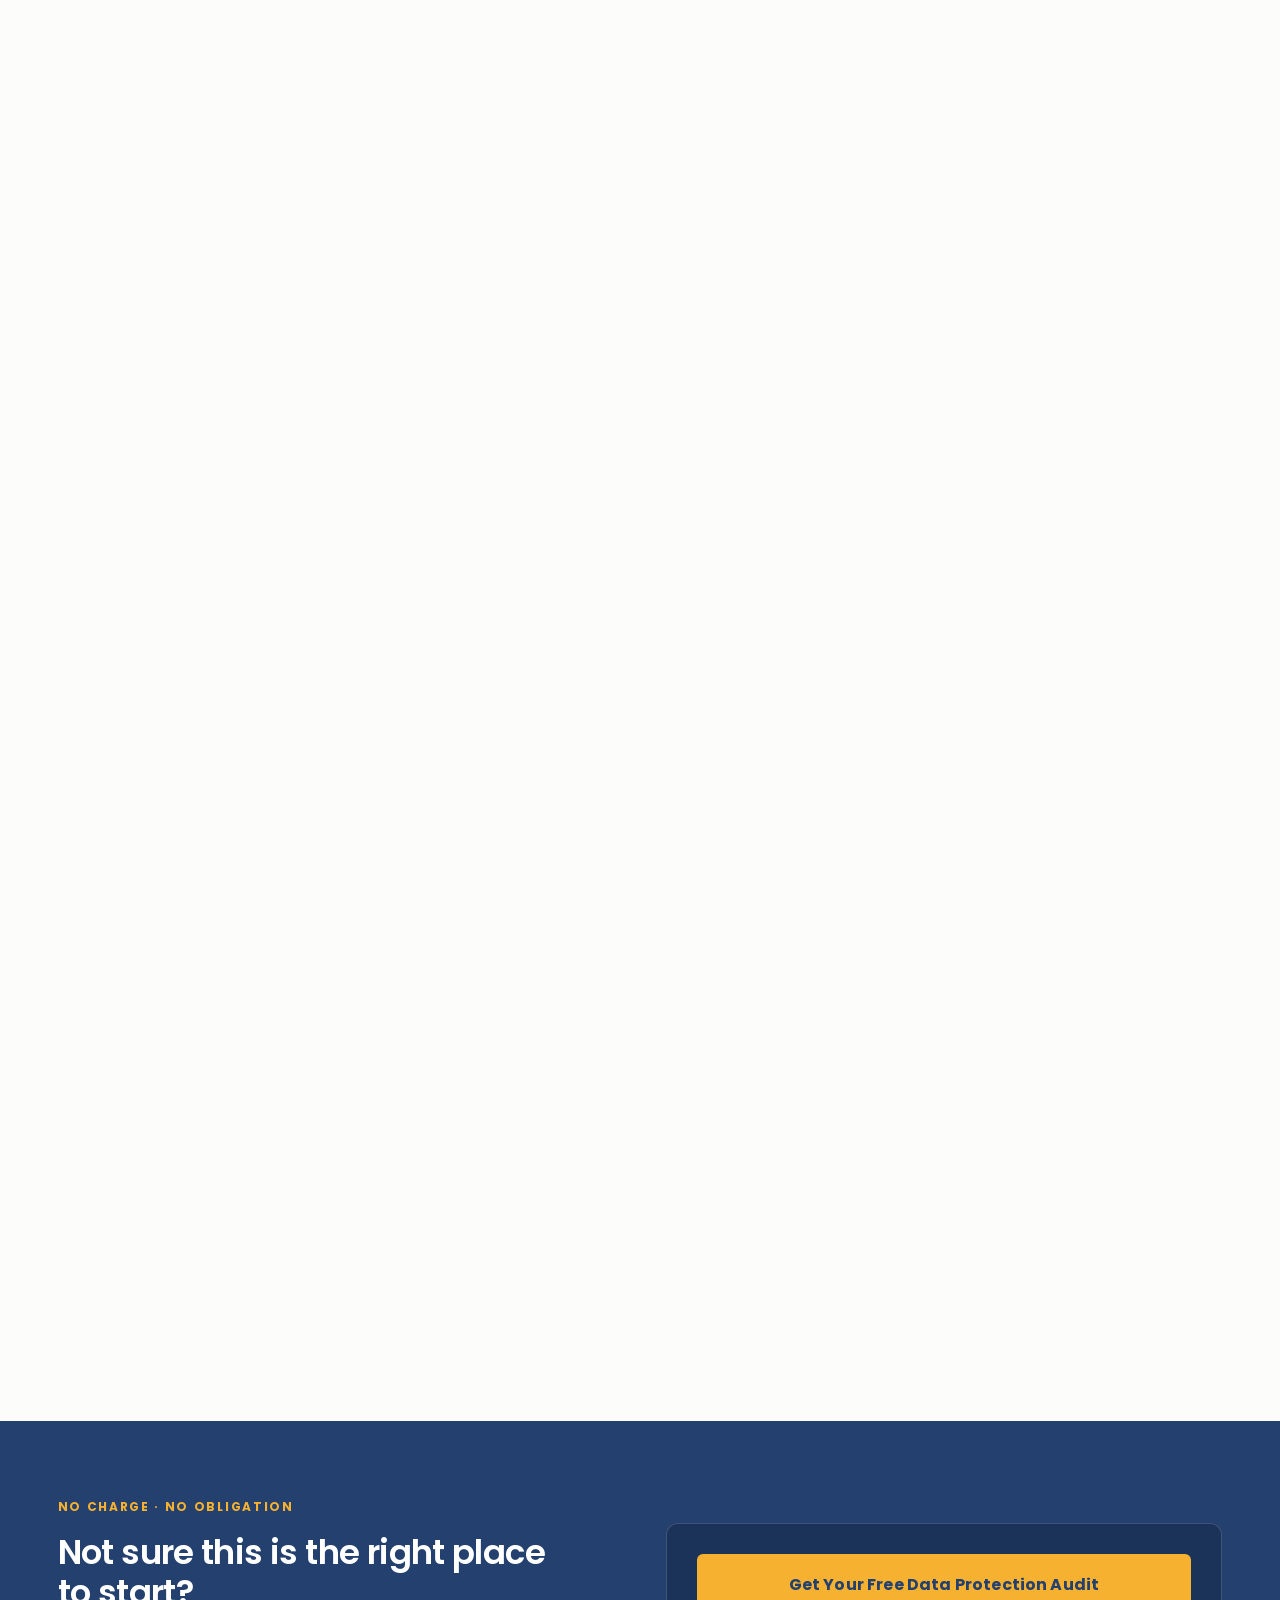
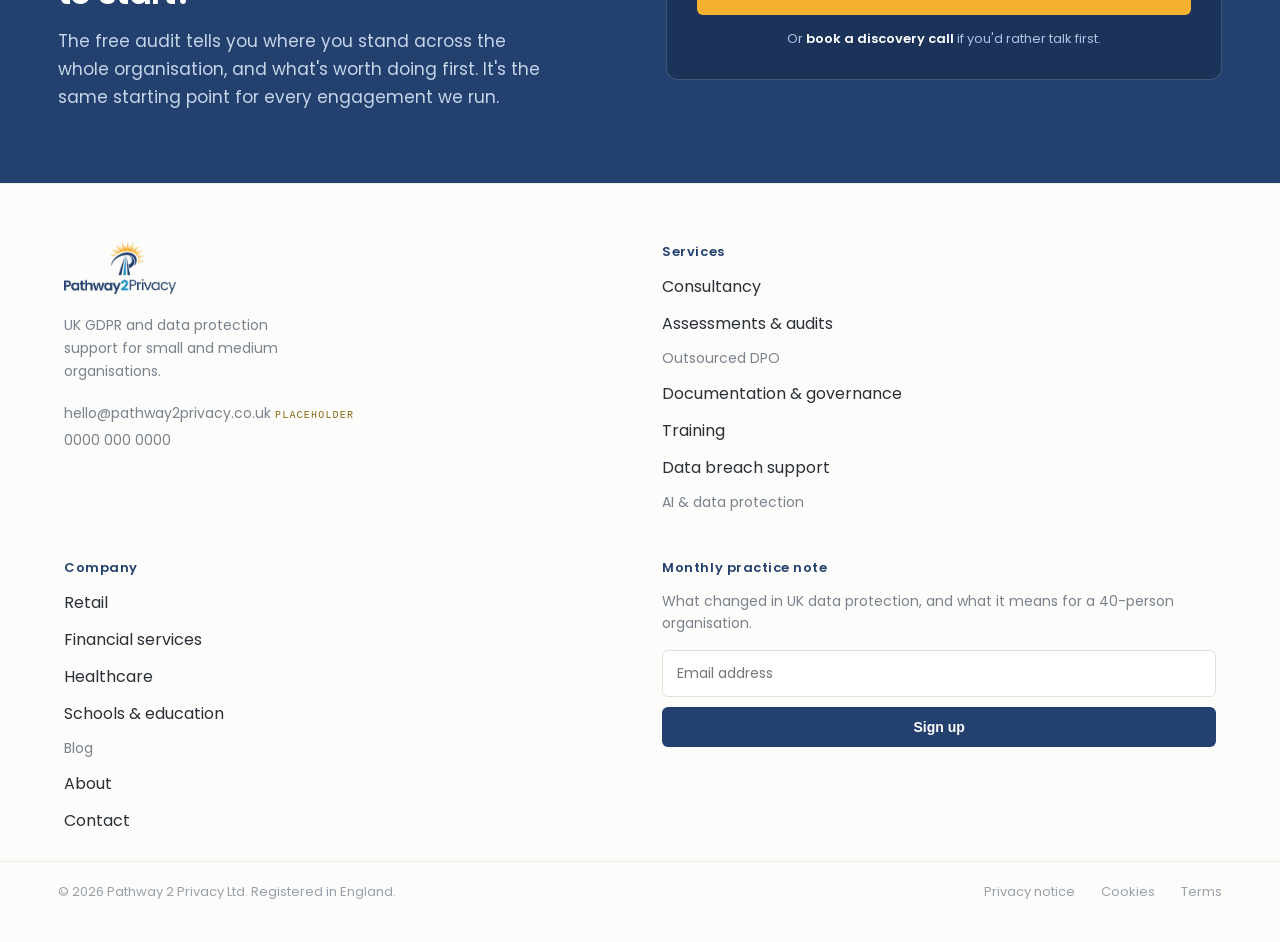
==== commit 549a91f2: "Neutralize dead links, fix CTA hover on light backgrounds, add nav underline, vertical footer form, " ====
--- a/ai-data-protection.html
+++ b/ai-data-protection.html
@@ -17,47 +17,47 @@
       <span class="nav-trigger" tabindex="0" role="button" aria-haspopup="true" aria-expanded="false" aria-controls="mega-services">Services <span class="caret">&#8964;</span></span>
       <span class="nav-trigger" tabindex="0" role="button" aria-haspopup="true" aria-expanded="false" aria-controls="mega-sectors">Sectors <span class="caret">&#8964;</span></span>
       <a href="blog.html" class="link-navy-hover">Blog</a>
-      <a href="about.html" class="link-navy-hover">About</a>
-      <a href="contact.html" class="link-navy-hover">Contact</a>
+      <span class="link-navy-hover" style="pointer-events:none;cursor:default">About</span>
+      <span class="link-navy-hover" style="pointer-events:none;cursor:default">Contact</span>
     </nav>
-    <a href="free-data-protection-audit.html" class="cta-gold cta-md header-cta">Free Data Protection Audit</a>
+    <a href="free-data-protection-audit.html" class="cta-gold cta-md header-cta on-light">Free Data Protection Audit</a>
     <button type="button" class="mobile-menu-toggle" aria-expanded="false" aria-controls="mobile-nav" aria-label="Menu">
       <span></span><span></span><span></span>
     </button>
   </header>
 
   <div class="mega-panel" id="mega-services">
-    <div class="mega-inner">
+    <div class="mega-inner grid-8items">
       <div class="mega-col">
         <span class="cat-label">Consultancy</span>
-        <a href="data-protection-consultancy.html" class="link-navy-hover">Data Protection Consultancy</a>
-        <a href="gdpr-consultancy.html" class="link-navy-hover">GDPR Consultancy &amp; Compliance</a>
+        <span class="link-navy-hover" style="pointer-events:none;cursor:default">Data Protection Consultancy</span>
+        <span class="link-navy-hover" style="pointer-events:none;cursor:default">GDPR Consultancy &amp; Compliance</span>
       </div>
       <div class="mega-col">
         <span class="cat-label">Assessments &amp; Audits</span>
-        <a href="data-protection-audits.html" class="link-navy-hover">Data Protection Audits &amp; Gap Analysis</a>
+        <span class="link-navy-hover" style="pointer-events:none;cursor:default">Data Protection Audits &amp; Gap Analysis</span>
         <a href="data-protection-risk-assessments.html" class="link-navy-hover">Data Protection Risk Assessments</a>
-        <a href="dpia-consultancy.html" class="link-navy-hover">DPIA Consultancy</a>
-        <a href="data-mapping.html" class="link-navy-hover">Data Mapping &amp; Data Flow Mapping</a>
+        <span class="link-navy-hover" style="pointer-events:none;cursor:default">DPIA Consultancy</span>
+        <span class="link-navy-hover" style="pointer-events:none;cursor:default">Data Mapping &amp; Data Flow Mapping</span>
       </div>
       <div class="mega-col">
         <span class="cat-label">Outsourced DPO &amp; Ongoing Support</span>
         <a href="dpo-services.html" class="link-navy-hover">Outsourced DPO Services</a>
-        <a href="data-privacy-services.html" class="link-navy-hover">Data Protection &amp; Privacy Services</a>
+        <span class="link-navy-hover" style="pointer-events:none;cursor:default">Data Protection &amp; Privacy Services</span>
       </div>
       <div class="mega-col">
         <span class="cat-label">Documentation &amp; Governance</span>
-        <a href="privacy-policies-documentation.html" class="link-navy-hover">Privacy Policy &amp; Documentation</a>
-        <a href="data-governance-frameworks.html" class="link-navy-hover">Data Governance Frameworks</a>
-        <a href="data-protection-by-design.html" class="link-navy-hover">Data Protection by Design</a>
+        <span class="link-navy-hover" style="pointer-events:none;cursor:default">Privacy Policy &amp; Documentation</span>
+        <span class="link-navy-hover" style="pointer-events:none;cursor:default">Data Governance Frameworks</span>
+        <span class="link-navy-hover" style="pointer-events:none;cursor:default">Data Protection by Design</span>
       </div>
       <div class="mega-col">
         <span class="cat-label">Training</span>
-        <a href="data-protection-training.html" class="link-navy-hover">Data Protection Training</a>
+        <span class="link-navy-hover" style="pointer-events:none;cursor:default">Data Protection Training</span>
       </div>
       <div class="mega-col">
         <span class="cat-label">Incident Response</span>
-        <a href="data-breach-support.html" class="link-navy-hover">Data Breach Support</a>
+        <span class="link-navy-hover" style="pointer-events:none;cursor:default">Data Breach Support</span>
       </div>
       <div class="mega-col">
         <span class="cat-label">AI &amp; Emerging Tech</span>
@@ -66,29 +66,29 @@
       <div class="mega-cta-card">
         <span class="cap">Not sure which you need?</span>
         <p>Start with the free audit. We'll tell you where you stand and what's worth doing first.</p>
-        <a href="free-data-protection-audit.html" class="cta-gold cta-sm">Get Your Free Audit</a>
+        <a href="free-data-protection-audit.html" class="cta-gold cta-sm on-light">Get Your Free Audit</a>
       </div>
     </div>
   </div>
 
   <div class="sectors-panel" id="mega-sectors">
-    <div class="sectors-inner">
-      <a href="sectors/retail-data-protection.html" class="sector-pick sector-tile-hover">
+    <div class="sectors-inner grid-4items">
+      <span class="sector-pick sector-tile-hover" style="pointer-events:none;cursor:default">
         <span class="name">Retail</span>
         <span class="desc">Loyalty data, e-commerce, marketing consent</span>
-      </a>
-      <a href="sectors/financial-services-data-protection.html" class="sector-pick sector-tile-hover">
+      </span>
+      <span class="sector-pick sector-tile-hover" style="pointer-events:none;cursor:default">
         <span class="name">Financial Services</span>
         <span class="desc">FCA expectations, client files, third parties</span>
-      </a>
-      <a href="sectors/healthcare-data-protection.html" class="sector-pick sector-tile-hover">
+      </span>
+      <span class="sector-pick sector-tile-hover" style="pointer-events:none;cursor:default">
         <span class="name">Healthcare</span>
         <span class="desc">Special category data, sharing, DSPT</span>
-      </a>
-      <a href="sectors/gdpr-schools.html" class="sector-pick sector-tile-hover">
+      </span>
+      <span class="sector-pick sector-tile-hover" style="pointer-events:none;cursor:default">
         <span class="name">Schools &amp; Education</span>
         <span class="desc">Pupil records, safeguarding, parental SARs</span>
-      </a>
+      </span>
     </div>
   </div>
 
@@ -97,39 +97,39 @@
       <button type="button" class="mobile-accordion-toggle" aria-expanded="false" aria-controls="mnav-services">Services <span class="caret">&#8964;</span></button>
       <div class="mobile-accordion-panel" id="mnav-services">
         <span class="cat-label">Consultancy</span>
-        <a href="data-protection-consultancy.html">Data Protection Consultancy</a>
-        <a href="gdpr-consultancy.html">GDPR Consultancy &amp; Compliance</a>
+        <span style="pointer-events:none;cursor:default">Data Protection Consultancy</span>
+        <span style="pointer-events:none;cursor:default">GDPR Consultancy &amp; Compliance</span>
         <span class="cat-label">Assessments &amp; Audits</span>
-        <a href="data-protection-audits.html">Data Protection Audits &amp; Gap Analysis</a>
+        <span style="pointer-events:none;cursor:default">Data Protection Audits &amp; Gap Analysis</span>
         <a href="data-protection-risk-assessments.html">Data Protection Risk Assessments</a>
-        <a href="dpia-consultancy.html">DPIA Consultancy</a>
-        <a href="data-mapping.html">Data Mapping &amp; Data Flow Mapping</a>
+        <span style="pointer-events:none;cursor:default">DPIA Consultancy</span>
+        <span style="pointer-events:none;cursor:default">Data Mapping &amp; Data Flow Mapping</span>
         <span class="cat-label">Outsourced DPO &amp; Ongoing Support</span>
         <a href="dpo-services.html">Outsourced DPO Services</a>
-        <a href="data-privacy-services.html">Data Protection &amp; Privacy Services</a>
+        <span style="pointer-events:none;cursor:default">Data Protection &amp; Privacy Services</span>
         <span class="cat-label">Documentation &amp; Governance</span>
-        <a href="privacy-policies-documentation.html">Privacy Policy &amp; Documentation</a>
-        <a href="data-governance-frameworks.html">Data Governance Frameworks</a>
-        <a href="data-protection-by-design.html">Data Protection by Design</a>
+        <span style="pointer-events:none;cursor:default">Privacy Policy &amp; Documentation</span>
+        <span style="pointer-events:none;cursor:default">Data Governance Frameworks</span>
+        <span style="pointer-events:none;cursor:default">Data Protection by Design</span>
         <span class="cat-label">Training</span>
-        <a href="data-protection-training.html">Data Protection Training</a>
+        <span style="pointer-events:none;cursor:default">Data Protection Training</span>
         <span class="cat-label">Incident Response</span>
-        <a href="data-breach-support.html">Data Breach Support</a>
+        <span style="pointer-events:none;cursor:default">Data Breach Support</span>
         <span class="cat-label">AI &amp; Emerging Tech</span>
         <a href="ai-data-protection.html">AI &amp; Data Protection / AI Governance Assessment</a>
-        <a href="free-data-protection-audit.html" class="cta-gold cta-sm" style="display:block;text-align:center;margin:16px 4px 4px">Get Your Free Audit</a>
+        <a href="free-data-protection-audit.html" class="cta-gold cta-sm on-light" style="display:block;text-align:center;margin:16px 4px 4px">Get Your Free Audit</a>
       </div>
       <button type="button" class="mobile-accordion-toggle" aria-expanded="false" aria-controls="mnav-sectors">Sectors <span class="caret">&#8964;</span></button>
       <div class="mobile-accordion-panel" id="mnav-sectors">
-        <a href="sectors/retail-data-protection.html">Retail</a>
-        <a href="sectors/financial-services-data-protection.html">Financial Services</a>
-        <a href="sectors/healthcare-data-protection.html">Healthcare</a>
-        <a href="sectors/gdpr-schools.html">Schools &amp; Education</a>
+        <span style="pointer-events:none;cursor:default">Retail</span>
+        <span style="pointer-events:none;cursor:default">Financial Services</span>
+        <span style="pointer-events:none;cursor:default">Healthcare</span>
+        <span style="pointer-events:none;cursor:default">Schools &amp; Education</span>
       </div>
       <a href="blog.html" class="mobile-nav-link">Blog</a>
-      <a href="about.html" class="mobile-nav-link">About</a>
-      <a href="contact.html" class="mobile-nav-link">Contact</a>
-      <a href="free-data-protection-audit.html" class="cta-gold cta-md mobile-nav-cta">Free Data Protection Audit</a>
+      <span class="mobile-nav-link" style="pointer-events:none;cursor:default">About</span>
+      <span class="mobile-nav-link" style="pointer-events:none;cursor:default">Contact</span>
+      <a href="free-data-protection-audit.html" class="cta-gold cta-md mobile-nav-cta on-light">Free Data Protection Audit</a>
     </div>
   </div>
 </div>
@@ -145,8 +145,8 @@
           <h1 style="font-size:clamp(32px,3.8vw,48px);line-height:1.1;font-weight:600;letter-spacing:-0.022em;color:var(--navy);margin:16px 0 20px;text-wrap:pretty">AI &amp; Data Protection: AI Governance Assessment</h1>
           <p style="font-size:19px;line-height:1.6;color:var(--ink-lede);margin:0 0 32px;max-width:520px;text-wrap:pretty">Your staff are already using AI tools. This is how you find out what that means for the personal data you hold.</p>
           <div style="display:flex;align-items:center;gap:24px;flex-wrap:wrap">
-            <a href="free-data-protection-audit.html" class="cta-gold cta-lg">Get Your Free Data Protection Audit</a>
-            <a href="contact.html" class="link-secondary">or book a discovery call &rarr;</a>
+            <a href="free-data-protection-audit.html" class="cta-gold cta-lg on-light">Get Your Free Data Protection Audit</a>
+            <span class="link-secondary" style="pointer-events:none;cursor:default">or book a discovery call &rarr;</span>
           </div>
         </div>
         <div class="img-slot" style="height:400px;border-radius:14px">
@@ -173,7 +173,7 @@
   <section style="max-width:1280px;margin:0 auto;padding:88px clamp(20px,4.5vw,64px)" data-reveal>
     <h2 style="font-size:clamp(25px,2.6vw,32px);line-height:1.2;font-weight:600;color:var(--navy);margin:0 0 14px;letter-spacing:-0.015em">What the assessment covers</h2>
     <p style="font-size:16px;line-height:1.65;color:var(--ink-lede);margin:0 0 44px;max-width:600px">Four areas, and a written position you can hand to a client, an insurer or your board.</p>
-    <div style="display:grid;min-width:0;grid-template-columns:repeat(auto-fit,minmax(min(380px,100%),1fr));gap:24px">
+    <div class="grid-4items" style="gap:24px">
       <div class="p2p-card">
         <span style="width:30px;height:3px;background:var(--gold);display:block;margin-bottom:18px"></span>
         <h3 style="font-size:19px;font-weight:600;color:var(--navy);margin:0 0 10px">What's actually in use</h3>
@@ -256,13 +256,13 @@
       </div>
       <div style="background:var(--navy-deep);border:1px solid rgba(255,255,255,0.16);border-radius:12px;padding:30px">
         <a href="free-data-protection-audit.html" class="cta-gold cta-lg" style="display:block">Get Your Free Data Protection Audit</a>
-        <span style="font-size:13px;color:#A9C4E4;display:block;margin-top:14px;text-align:center">Or <a href="contact.html" style="color:#fff;font-weight:600">book a discovery call</a> if you'd rather talk first.</span>
+        <span style="font-size:13px;color:#A9C4E4;display:block;margin-top:14px;text-align:center">Or <span style="color:#fff;font-weight:600;pointer-events:none;cursor:default">book a discovery call</span> if you'd rather talk first.</span>
       </div>
     </div>
   </section>
 
 <footer class="site-footer">
-  <div class="footer-cols">
+  <div class="footer-cols grid-4items">
     <div>
       <img src="assets/p2p-logo.png" alt="Pathway 2 Privacy" style="height:52px;width:auto;display:block;margin-bottom:20px">
       <p style="font-size:14px;line-height:1.65;color:var(--ink-support);margin:0 0 20px;max-width:260px">UK GDPR and data protection support for small and medium organisations.</p>
@@ -273,39 +273,39 @@
     </div>
     <div style="display:flex;flex-direction:column;gap:12px">
       <span class="footer-col-title">Services</span>
-      <a href="data-protection-consultancy.html">Consultancy</a>
-      <a href="data-protection-audits.html">Assessments &amp; audits</a>
+      <span style="pointer-events:none;cursor:default">Consultancy</span>
+      <span style="pointer-events:none;cursor:default">Assessments &amp; audits</span>
       <a href="dpo-services.html">Outsourced DPO</a>
-      <a href="privacy-policies-documentation.html">Documentation &amp; governance</a>
-      <a href="data-protection-training.html">Training</a>
-      <a href="data-breach-support.html">Data breach support</a>
+      <span style="pointer-events:none;cursor:default">Documentation &amp; governance</span>
+      <span style="pointer-events:none;cursor:default">Training</span>
+      <span style="pointer-events:none;cursor:default">Data breach support</span>
       <a href="ai-data-protection.html">AI &amp; data protection</a>
     </div>
     <div style="display:flex;flex-direction:column;gap:12px">
       <span class="footer-col-title">Company</span>
-      <a href="sectors/retail-data-protection.html">Retail</a>
-      <a href="sectors/financial-services-data-protection.html">Financial services</a>
-      <a href="sectors/healthcare-data-protection.html">Healthcare</a>
-      <a href="sectors/gdpr-schools.html">Schools &amp; education</a>
+      <span style="pointer-events:none;cursor:default">Retail</span>
+      <span style="pointer-events:none;cursor:default">Financial services</span>
+      <span style="pointer-events:none;cursor:default">Healthcare</span>
+      <span style="pointer-events:none;cursor:default">Schools &amp; education</span>
       <a href="blog.html">Blog</a>
-      <a href="about.html">About</a>
-      <a href="contact.html">Contact</a>
+      <span style="pointer-events:none;cursor:default">About</span>
+      <span style="pointer-events:none;cursor:default">Contact</span>
     </div>
     <div>
       <span class="footer-col-title" style="display:block;margin-bottom:12px">Monthly practice note</span>
       <p style="font-size:14px;line-height:1.6;color:var(--ink-support);margin:0 0 16px">What changed in UK data protection, and what it means for a 40-person organisation.</p>
-      <div style="display:flex;gap:10px">
-        <input type="email" placeholder="Email address" style="flex:1;min-width:0;font-size:14px;padding:12px 14px;border-radius:6px;border:1px solid var(--hairline-cream);background:#fff;color:var(--ink)">
-        <button type="button" class="btn-navy-hover" style="font-size:14px;font-weight:600;color:#fff;background:var(--navy);border:none;border-radius:6px;padding:12px 20px;cursor:pointer">Sign up</button>
+      <div style="display:flex;flex-direction:column;gap:10px">
+        <input type="email" placeholder="Email address" style="width:100%;box-sizing:border-box;font-size:14px;padding:12px 14px;border-radius:6px;border:1px solid var(--hairline-cream);background:#fff;color:var(--ink)">
+        <button type="button" class="btn-navy-hover" style="width:100%;font-size:14px;font-weight:600;color:#fff;background:var(--navy);border:none;border-radius:6px;padding:12px 20px;cursor:pointer">Sign up</button>
       </div>
     </div>
   </div>
   <div class="footer-legal-bar">
     <span>&copy; 2026 Pathway 2 Privacy Ltd. Registered in England.</span>
     <div class="footer-legal-links">
-      <a href="privacy-notice.html" class="link-teal-hover">Privacy notice</a>
-      <a href="cookies.html" class="link-teal-hover">Cookies</a>
-      <a href="terms.html" class="link-teal-hover">Terms</a>
+      <span class="link-teal-hover" style="pointer-events:none;cursor:default">Privacy notice</span>
+      <span class="link-teal-hover" style="pointer-events:none;cursor:default">Cookies</span>
+      <span class="link-teal-hover" style="pointer-events:none;cursor:default">Terms</span>
     </div>
   </div>
 </footer>
--- a/assets/styles.css
+++ b/assets/styles.css
@@ -58,8 +58,10 @@
 .cta-sm { font-size: 13px; padding: 11px 18px; }
 .cta-md { font-size: 14px; padding: 13px 22px; }
 .cta-lg { font-size: 16px; padding: 18px 32px; }
-/* Free-audit landing page submit button: turns navy with white text, not white-on-gold */
-.cta-audit-submit:hover { background: var(--navy) !important; color: #fff !important; }
+/* White-on-white: a gold CTA sitting on a white/cream surface (header, the
+   mega-menu's cream card, hero sections, the form card) needs a hover that
+   isn't "turn white" — it'd vanish into the page. Inverts to navy instead. */
+.cta-gold.on-light:hover { background: var(--navy); color: #fff; }
 
 .link-secondary { font-size: 15px; font-weight: 600; color: var(--teal); }
 
@@ -75,7 +77,14 @@
 }
 header.site-header.scrolled { box-shadow: 0 10px 24px -18px rgba(35,64,110,.55); }
 .site-nav { display: flex; align-items: center; gap: 30px; font-size: 15px; font-weight: 500; color: var(--ink-body); }
-.site-nav a, .site-nav .nav-trigger { color: var(--ink-body); display: flex; align-items: center; gap: 7px; cursor: pointer; padding: 6px 0; }
+.site-nav a, .site-nav .nav-trigger { position: relative; color: var(--ink-body); display: flex; align-items: center; gap: 7px; cursor: pointer; padding: 6px 0; }
+.site-nav a::after, .site-nav .nav-trigger::after {
+  content: ''; position: absolute; left: 0; right: 0; bottom: 0; height: 2px;
+  background: var(--teal); transform: scaleX(0); transform-origin: left;
+  transition: transform .2s ease;
+}
+.site-nav a:hover::after, .site-nav .nav-trigger:hover::after,
+.site-nav .nav-trigger[aria-expanded="true"]::after { transform: scaleX(1); }
 .site-nav .current { color: var(--navy); font-weight: 600; }
 .site-nav .caret { display: inline-block; font-size: 13px; line-height: 1; color: var(--ink-meta); transition: transform .22s ease; }
 .nav-trigger[aria-expanded="true"] .caret { transform: rotate(180deg); }
@@ -89,7 +98,7 @@
 .mega-panel.open, .sectors-panel.open { opacity: 1; transform: translateY(0); visibility: visible; }
 .mega-inner {
   max-width: 1440px; margin: 0 auto; padding: 40px clamp(20px,4.5vw,64px) 44px;
-  display: grid; min-width: 0; grid-template-columns: repeat(auto-fit,minmax(min(220px,100%),1fr)); gap: 34px 44px;
+  gap: 34px 44px;
 }
 .mega-col { display: flex; flex-direction: column; gap: 10px; }
 .mega-col .cat-label { font-size: 11px; font-weight: 700; letter-spacing: 0.14em; text-transform: uppercase; color: var(--teal); padding-bottom: 8px; border-bottom: 1px solid var(--hairline); }
@@ -99,7 +108,7 @@
 .mega-cta-card p { font-size: 13px; line-height: 1.55; color: var(--ink-support); margin: 0 0 16px; }
 .sectors-inner {
   max-width: 1440px; margin: 0 auto; padding: 26px clamp(20px,4.5vw,64px) 30px;
-  display: grid; min-width: 0; grid-template-columns: repeat(auto-fit,minmax(min(220px,100%),1fr)); gap: 20px;
+  gap: 20px;
 }
 .sector-pick { display: flex; flex-direction: column; gap: 6px; padding: 16px 18px; border: 1px solid var(--hairline); border-radius: 8px; background: var(--page); }
 .sector-pick .name { font-size: 15px; font-weight: 600; color: var(--navy); }
@@ -119,6 +128,34 @@
 .divided-row { display: grid; min-width: 0; background: #fff; border: 1px solid var(--hairline); border-radius: 12px; overflow: hidden; }
 .divided-row > * { background: #fff; box-shadow: inset -1px 0 0 var(--hairline), inset 0 -1px 0 var(--hairline); }
 .divided-row > .accent { box-shadow: inset 0 3px 0 var(--gold), inset -1px 0 0 var(--hairline), inset 0 -1px 0 var(--hairline); }
+
+/* Fixed-count card/step grids. auto-fit's column count is a step function
+   of container width — for a small fixed item count there is ALWAYS some
+   width where it lands on a count that doesn't divide evenly, orphaning
+   the last row with a stretch of empty space (proven empirically: 4 items
+   at minmax(220px) held a clean 4 at 1312px and a clean 2 at 932px, but
+   landed on 3 - a 3+1 orphan - at 1164px, a completely ordinary laptop
+   width). These utilities replace auto-fit with an explicit count per
+   breakpoint tier instead, chosen so every tier divides the item count
+   evenly for THAT SPECIFIC item count — named by item count, not desktop
+   column count, since e.g. a 2-column tablet fallback is safe for 4 or 8
+   items but NOT for 3 (2+1 orphans). Only for grids with a small, fixed,
+   known-up-front child count — not visitor-driven/CMS content, where
+   auto-fit remains the right tool. */
+.grid-4items, .grid-6items, .grid-8items, .grid-3items {
+  display: grid; min-width: 0;
+}
+.grid-4items { grid-template-columns: repeat(2, 1fr); }   /* 4 = 2x2 always */
+.grid-6items { grid-template-columns: repeat(3, 1fr); }   /* 6 = 3x2 desktop */
+.grid-8items { grid-template-columns: repeat(4, 1fr); }   /* 8 = 4x2 desktop */
+.grid-3items { grid-template-columns: repeat(3, 1fr); }   /* 3 = stays 3 or drops to 1, never 2 */
+@media (max-width: 900px) {
+  .grid-6items { grid-template-columns: repeat(2, 1fr); } /* 6 = 3x2 tablet, still clean */
+  .grid-8items { grid-template-columns: repeat(2, 1fr); } /* 8 = 4x2 tablet, still clean */
+}
+@media (max-width: 600px) {
+  .grid-4items, .grid-6items, .grid-8items, .grid-3items { grid-template-columns: 1fr; }
+}
 
 /* 3. Row list — hairline rows, no outer card (FAQ / accordion) */
 .row-list { border-top: 1px solid var(--hairline-cream); }
@@ -174,7 +211,7 @@
 footer.site-footer { background: var(--page); border-top: 1px solid var(--hairline); }
 .footer-cols {
   max-width: 1440px; margin: 0 auto; padding: clamp(20px,4.5vw,64px) 64px 28px;
-  display: grid; min-width: 0; grid-template-columns: repeat(auto-fit,minmax(min(220px,100%),1fr)); gap: clamp(28px,3.5vw,56px);
+  gap: clamp(28px,3.5vw,56px);
 }
 .footer-cols a { font-size: 14px; color: var(--ink-support); }
 .footer-col-title { font-size: 13px; font-weight: 600; color: var(--navy); letter-spacing: 0.04em; }
